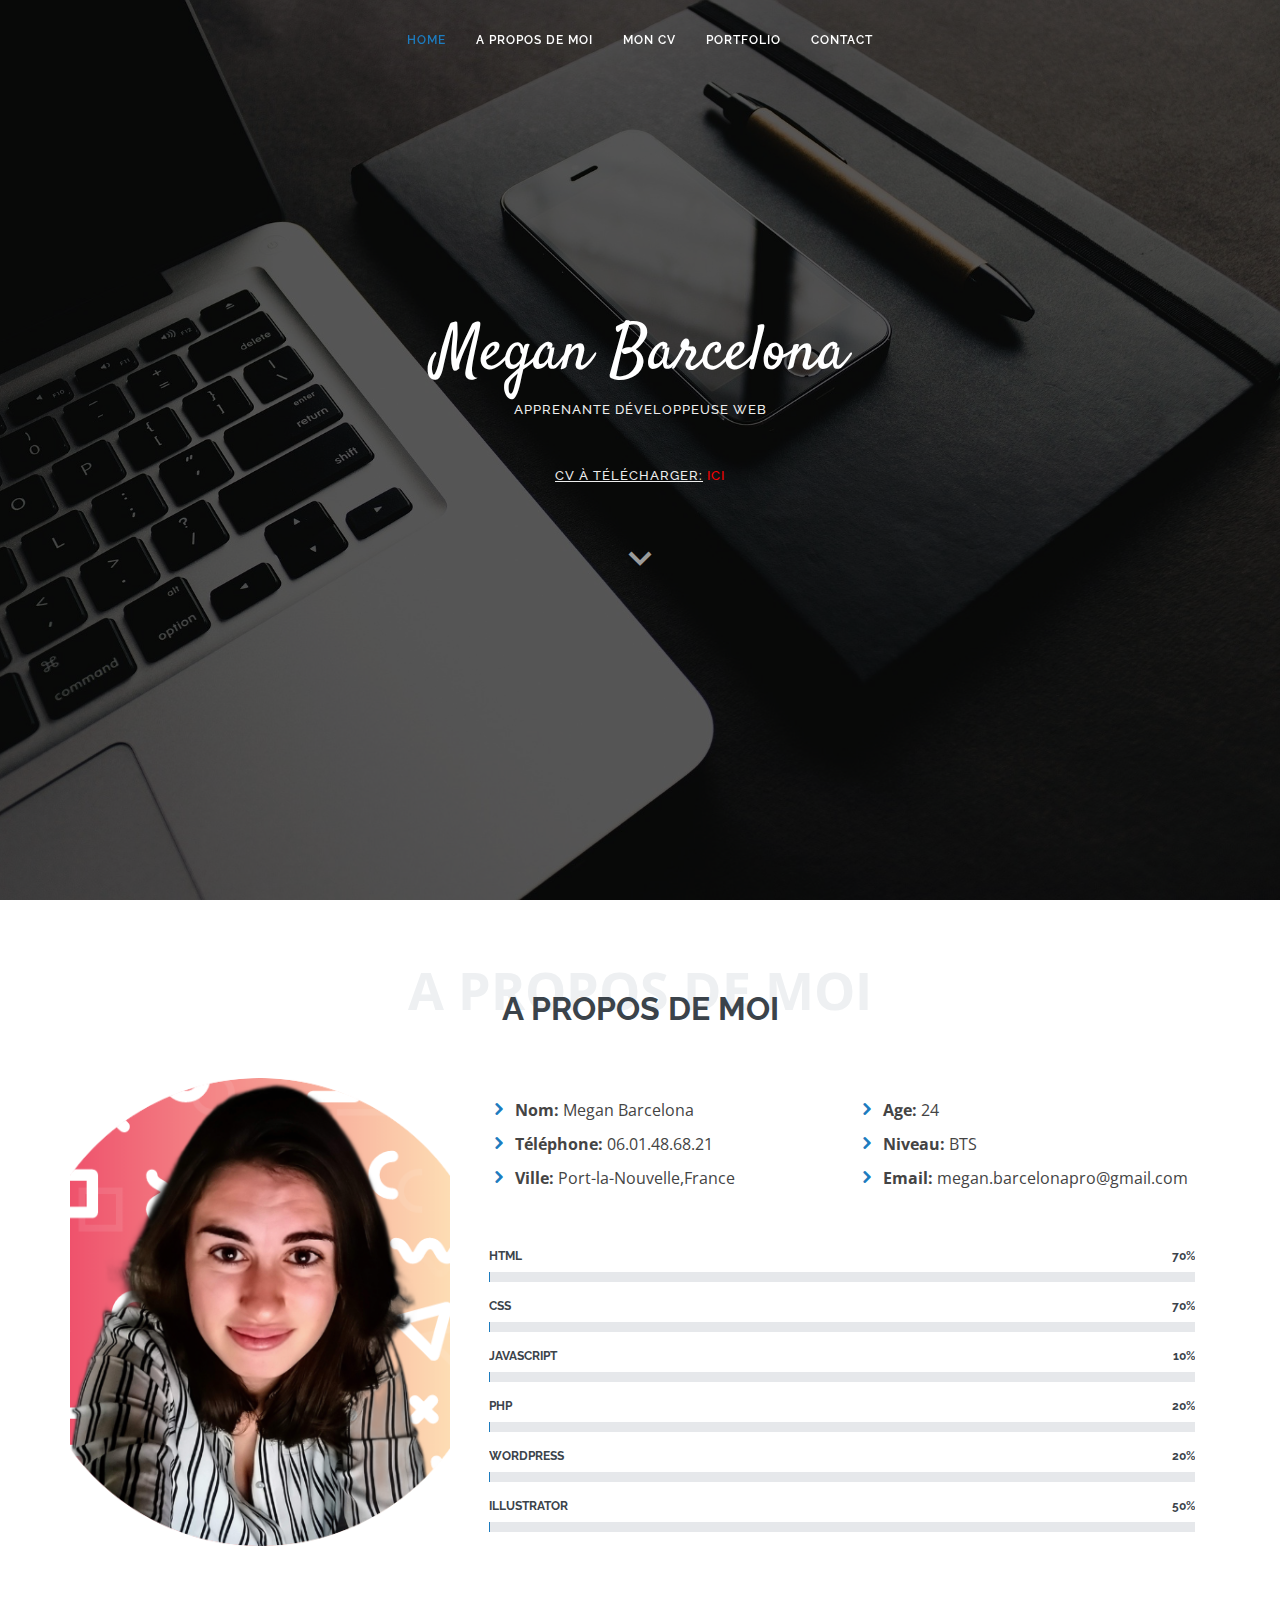
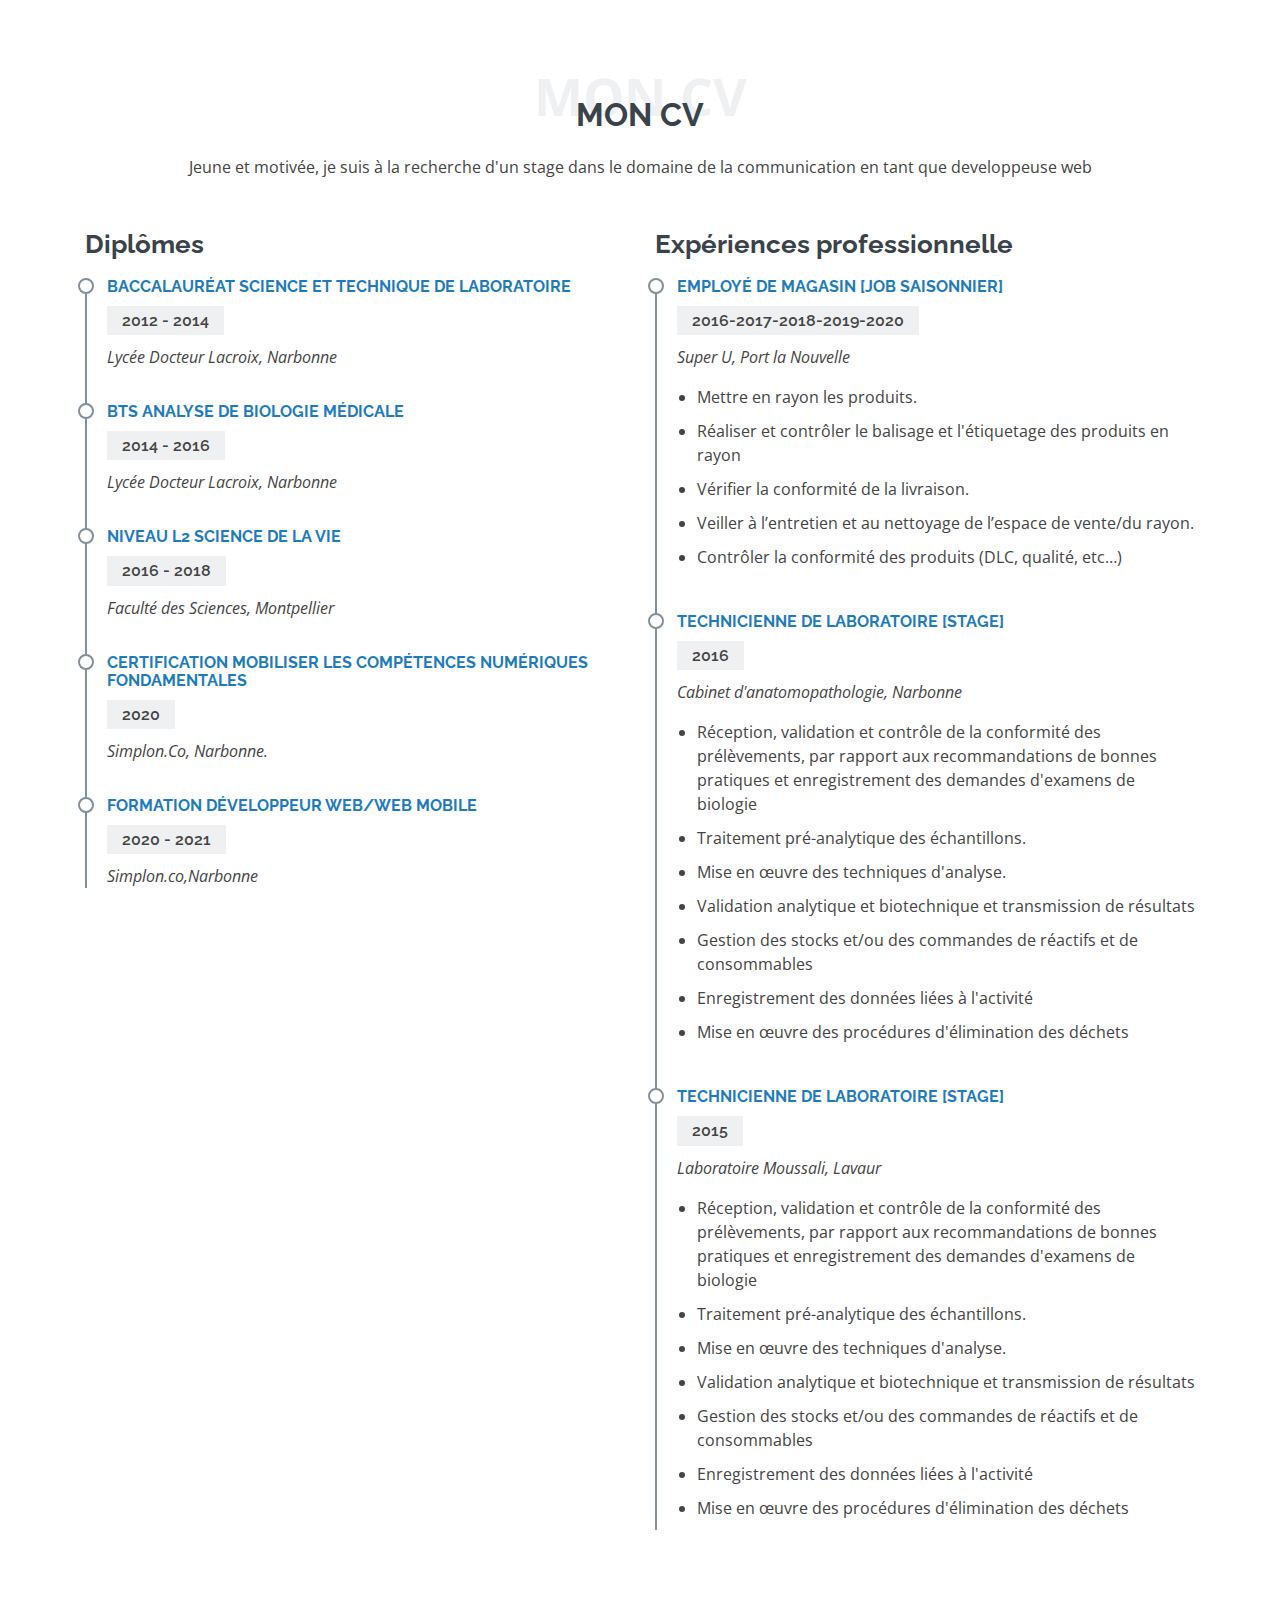
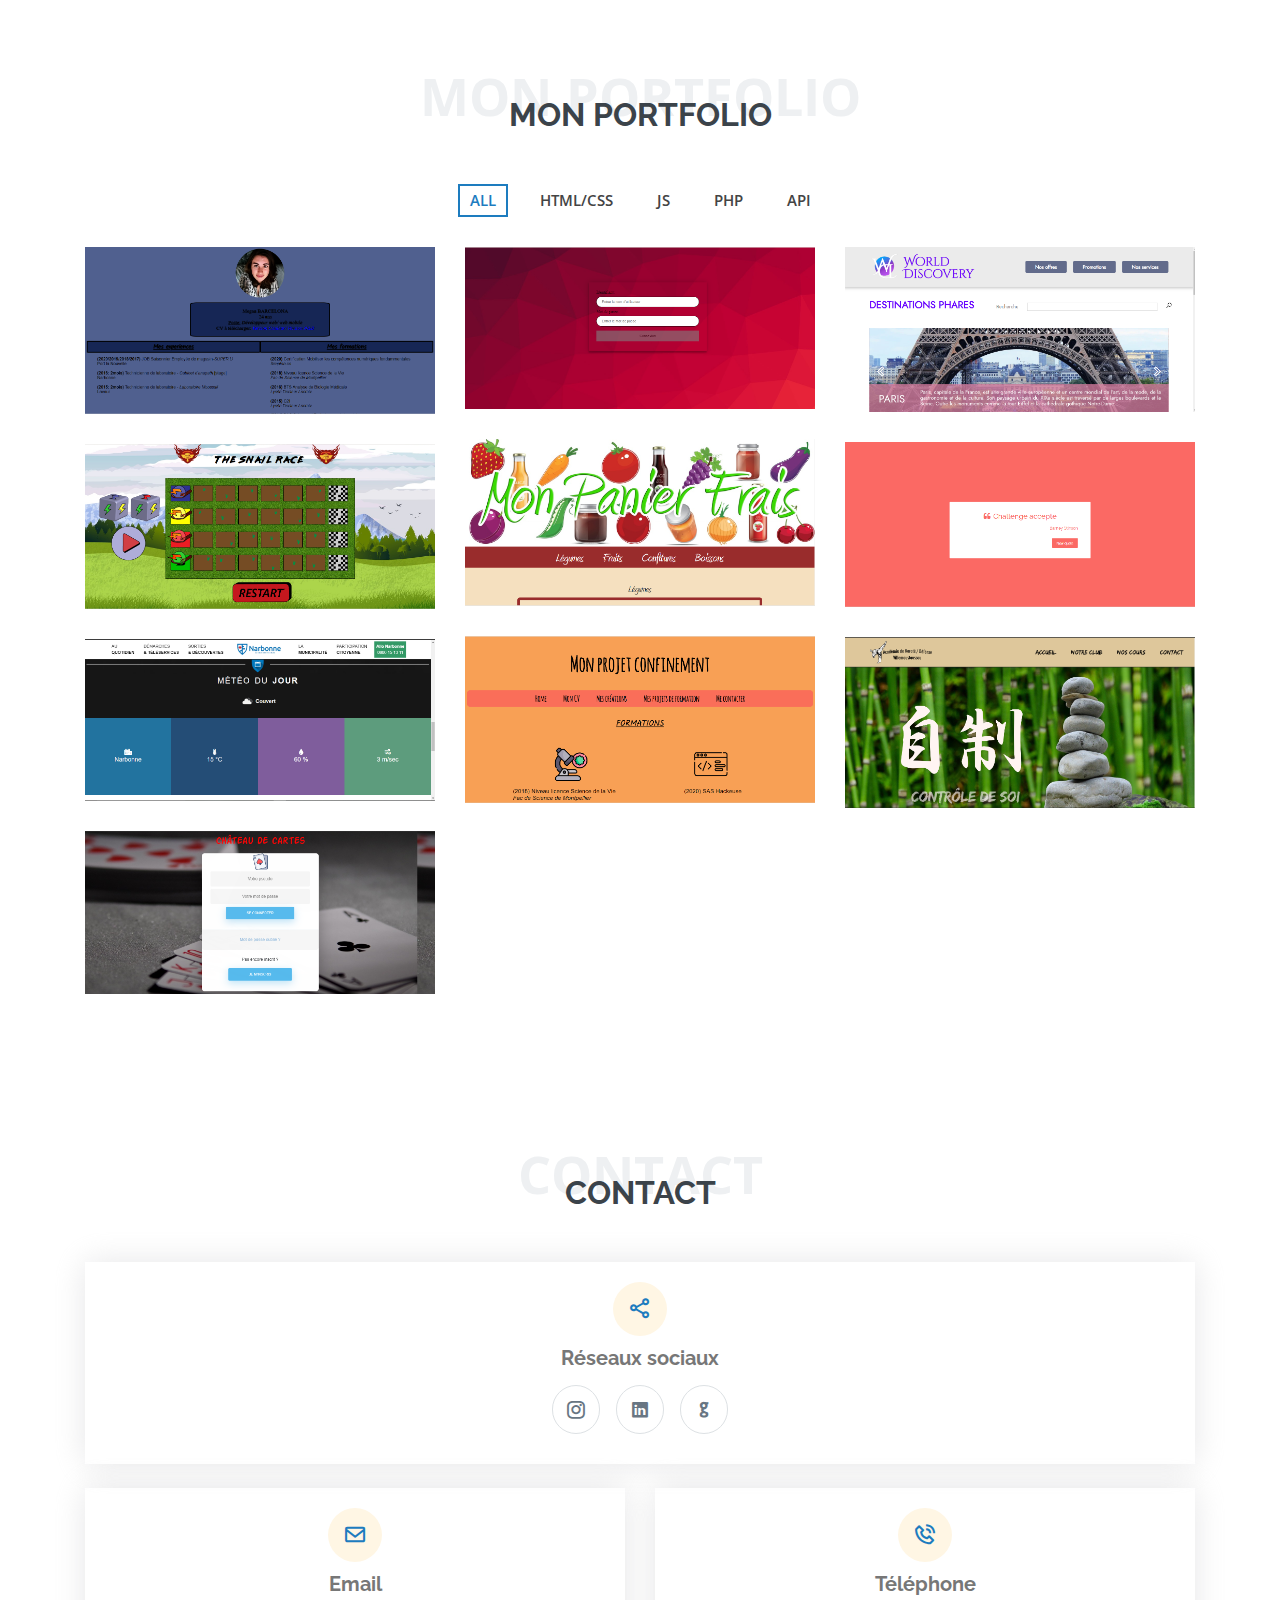
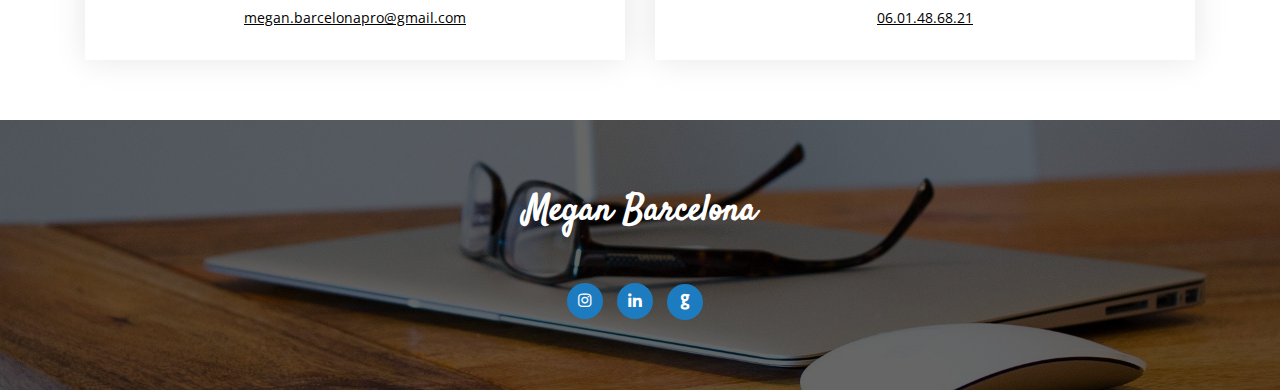
==== index.html @ 93b29ac7 "enlever dossier document" ====
<!DOCTYPE html>
<html lang="fr">

<head>
  <meta charset="utf-8">
  <meta content="width=device-width, initial-scale=1.0" name="viewport">
<!-- OG -->
  <meta property="og:title" content="Cv de Megan Barcelona" />
	<meta property="og:type" content="website" />
	<meta property="og:url" content="https://meganbarcelona-portfolio.go.yj.fr/"/>
	<meta property="og:image" content="https://meganbarcelona-portfolio.go.yj.fr/assets/img/profile-pic.png"/>
	<meta property="og:site_name" content="CV de Megan Barcelona" />
	<meta property="og:description" content="Je m'apelle Megan Barcelona et voici mon portfolio de developpeuse web."/>

  <link rel="apple-touch-icon" sizes="180x180" href="assets/img/favicon/apple-touch-icon.png">  
  <link rel="icon" type="image/png" sizes="32x32" href="assets/img/favicon/favicon-32x32.png">
  <link rel="icon" type="image/png" sizes="16x16" href="assets/img/favicon/favicon-16x16.png">
  <link rel="manifest" href="assets/img/favicon/site.webmanifest">

  <title>CV de Megan BARCELONA</title>
  <!-- Google Fonts -->
  <link href="https://fonts.googleapis.com/css?family=Open+Sans:300,300i,400,400i,600,600i,700,700i|Raleway:300,300i,400,400i,500,500i,600,600i,700,700i|Satisfy" rel="stylesheet">

  <!-- Vendor CSS Files -->
  <link href="assets/vendor/bootstrap/css/bootstrap.min.css" rel="stylesheet">
  <link href="assets/vendor/icofont/icofont.min.css" rel="stylesheet">
  <link href="assets/vendor/boxicons/css/boxicons.min.css" rel="stylesheet">
  <link href="assets/vendor/owl.carousel/assets/owl.carousel.min.css" rel="stylesheet">
  <link href="assets/vendor/venobox/venobox.css" rel="stylesheet">

  <link href="assets/css/style.css" rel="stylesheet">

</head>

<body>

  <!-- ======= Header ======= -->
  <header id="header" class="fixed-top  d-flex justify-content-center align-items-center header-transparent">

    <nav class="nav-menu d-none d-lg-block">
      <ul>
        <li class="active"><a href="index.html">Home</a></li>
        <li><a href="#about">A propos de moi</a></li>
        <li><a href="#resume">Mon CV</a></li>
        <li><a href="#portfolio">Portfolio</a></li>
        <li><a href="#contact">Contact</a></li>

      </ul>
    </nav><!-- .nav-menu -->

  </header><!-- End Header -->

  <!-- ======= Hero Section ======= -->
  <section id="hero">
    <div class="hero-container">
      <h1>Megan Barcelona</h1>
      <h2> Apprenante développeuse web</h2>
      <h2> <u>CV à télécharger:</u> <a class="link"href="assets/img/cv.pdf"target="blank"
           download="CV de Megan BARCELONA"><span class="ici">ICI</span></a> </h2>
      <a href="#about" class="btn-scroll scrollto" title="Scroll Down"><i class="bx bx-chevron-down"></i></a>
    </div>
  </section><!-- End Hero -->

  <main id="main">

    <!-- ======= About Me Section ======= -->
    <section id="about" class="about">
      <div class="container">

        <div class="section-title">
          <span>A propos de moi</span>
          <h2>A propos de moi</h2>

        </div>

        <div class="row">
          <div class="image col-lg-4 d-flex align-items-stretch justify-content-center justify-content-lg-start"></div>
          <div class="col-lg-8 d-flex flex-column align-items-stretch">
            <div class="content pl-lg-4 d-flex flex-column justify-content-center">
              <div class="row">
                <div class="col-lg-6">
                  <ul>
                    <li><i class="icofont-rounded-right"></i> <strong>Nom:</strong> Megan Barcelona</li>
                    <li><i class="icofont-rounded-right"></i> <strong>Téléphone:</strong> 06.01.48.68.21</li>
                    <li><i class="icofont-rounded-right"></i> <strong>Ville:</strong> Port-la-Nouvelle,France</li>
                  </ul>
                </div>
                <div class="col-lg-6">
                  <ul>
                    <li><i class="icofont-rounded-right"></i> <strong>Age:</strong> 24</li>
                    <li><i class="icofont-rounded-right"></i> <strong>Niveau:</strong> BTS</li>
                    <li><i class="icofont-rounded-right"></i> <strong>Email:</strong> megan.barcelonapro@gmail.com</li>
                  </ul>
                </div>
              </div>

            </div><!-- End .content-->

            <div class="skills-content pl-lg-4">
              <div class="progress">
                <span class="skill">HTML <i class="val">70%</i></span>
                <div class="progress-bar-wrap">
                  <div class="progress-bar" role="progressbar" aria-valuenow="70" aria-valuemin="0" aria-valuemax="100"></div>
                </div>
              </div>

              <div class="progress">
                <span class="skill">CSS <i class="val">70%</i></span>
                <div class="progress-bar-wrap">
                  <div class="progress-bar" role="progressbar" aria-valuenow="70" aria-valuemin="0" aria-valuemax="100"></div>
                </div>
              </div>

              <div class="progress">
                <span class="skill">JavaScript <i class="val">10%</i></span>
                <div class="progress-bar-wrap">
                  <div class="progress-bar" role="progressbar" aria-valuenow="10" aria-valuemin="0" aria-valuemax="100"></div>
                </div>
              </div>
              <div class="progress">
                <span class="skill">Php <i class="val">20%</i></span>
                <div class="progress-bar-wrap">
                  <div class="progress-bar" role="progressbar" aria-valuenow="20" aria-valuemin="0" aria-valuemax="100"></div>
                </div>
              </div>
              <div class="progress">
                <span class="skill">Wordpress <i class="val">20%</i></span>
                <div class="progress-bar-wrap">
                  <div class="progress-bar" role="progressbar" aria-valuenow="20" aria-valuemin="0" aria-valuemax="100"></div>
                </div>
              </div>

              <div class="progress">
                <span class="skill">Illustrator <i class="val">50%</i></span>
                <div class="progress-bar-wrap">
                  <div class="progress-bar" role="progressbar" aria-valuenow="50" aria-valuemin="0" aria-valuemax="100"></div>
                </div>
              </div>

            </div>

          </div>
        </div>

      </div>
    </section><!-- End About Me Section -->

    <!-- ======= CV section ======= -->
    <section id="resume" class="resume">
      <div class="container">

        <div class="section-title">
          <span>Mon CV</span>
          <h2>Mon CV</h2>
          <p>Jeune et motivée, je suis à la recherche d'un stage dans le domaine de la communication en tant que developpeuse web</p>
        </div>

        <div class="row">
          <div class="col-lg-6">

            <h3 class="resume-title">Diplômes</h3>
            <div class="resume-item">
              <h4>Baccalauréat Science et Technique de laboratoire </h4>
              <h5>2012 - 2014</h5>
              <p><em>Lycée Docteur Lacroix, Narbonne</em></p>

            </div>
            <div class="resume-item">
              <h4>BTS Analyse de Biologie Médicale</h4>
              <h5>2014 - 2016</h5>
              <p><em>Lycée Docteur Lacroix, Narbonne</em></p>

            </div>
            <div class="resume-item">
              <h4>Niveau L2 Science de la Vie</h4>
              <h5>2016 - 2018</h5>
              <p><em>Faculté des Sciences, Montpellier</em></p>

            </div>
            <div class="resume-item">
              <h4>Certification Mobiliser les compétences numériques fondamentales </h4>
              <h5>2020</h5>
              <p><em>Simplon.Co, Narbonne.</em></p>
            </div>

            <div class="resume-item">
              <h4>Formation Développeur web/web mobile</h4>
              <h5>2020 - 2021</h5>
              <p><em>Simplon.co,Narbonne</em></p>

            </div>
          </div>
          <div class="col-lg-6">
            <h3 class="resume-title">Expériences professionnelle</h3>
            <div class="resume-item">
              <h4>Employé de magasin [JOB Saisonnier]</h4>
              <h5>2016-2017-2018-2019-2020</h5>
              <p><em>Super U, Port la Nouvelle</em></p>
              <p>
              <ul>
                <li>Mettre en rayon les produits.</li>
                <li>Réaliser et contrôler le balisage et l'étiquetage des produits en rayon</li>
                <li>Vérifier la conformité de la livraison.</li>
                <li>Veiller à l’entretien et au nettoyage de l’espace de vente/du rayon.</li>
                <li>Contrôler la conformité des produits (DLC, qualité, etc…)</li>
              </ul>
              </p>
            </div>
            <div class="resume-item">
              <h4>Technicienne de laboratoire [stage]</h4>
              <h5>2016</h5>
              <p><em>Cabinet d'anatomopathologie, Narbonne</em></p>
              <p>
              <ul>
                <li>Réception, validation et contrôle de la conformité des prélèvements, par rapport aux recommandations de bonnes pratiques et enregistrement des demandes d'examens de biologie</li>
                <li>Traitement pré-analytique des échantillons.</li>
                <li>Mise en œuvre des techniques d'analyse.</li>
                <li>Validation analytique et biotechnique et transmission de résultats</li>
                <li>Gestion des stocks et/ou des commandes de réactifs et de consommables</li>
                <li>Enregistrement des données liées à l'activité</li>
                <li>Mise en œuvre des procédures d'élimination des déchets</li>
              </ul>
              </p>
            </div>
            <div class="resume-item">
              <h4>Technicienne de laboratoire [stage]</h4>
              <h5>2015</h5>
              <p><em>Laboratoire Moussali, Lavaur</em></p>
              <p>
              <ul>
                <li>Réception, validation et contrôle de la conformité des prélèvements, par rapport aux recommandations de bonnes pratiques et enregistrement des demandes d'examens de biologie</li>
                <li>Traitement pré-analytique des échantillons.</li>
                <li>Mise en œuvre des techniques d'analyse.</li>
                <li>Validation analytique et biotechnique et transmission de résultats</li>
                <li>Gestion des stocks et/ou des commandes de réactifs et de consommables</li>
                <li>Enregistrement des données liées à l'activité</li>
                <li>Mise en œuvre des procédures d'élimination des déchets</li>
              </ul>
              </p>
            </div>
          </div>
        </div>

      </div>
    </section><!-- End My Resume Section -->
    <!-- ======= My Portfolio Section ======= -->
   <section id="portfolio" class="portfolio">
    <div class="container">

      <div class="section-title">
        <span>Mon Portfolio</span>
        <h2>Mon Portfolio</h2>

      </div>

      <ul id="portfolio-flters" class="d-flex flex-wrap justify-content-center p-0">
        <li data-filter="*" class="filter-active">All</li>
        <li data-filter=".filter-app">HTML/CSS</li>
        <li data-filter=".filter-card">JS </li>
        <li data-filter=".filter-web">PHP</li>
        <!-- <li data-filter=".filter-wp">Wordpress</li> -->
        <li data-filter=".filter-api">API</li>
      </ul>

      <div class="row portfolio-container">

        <div class="col-lg-4 col-md-6 portfolio-item filter-app">
          <div class="portfolio-img"><img src="assets/img/portfolio/CV.png" class="img-fluid" alt="image cv bleu"></div>
          <div class="portfolio-info">
            <h4>Projet CV</h4>
            <p>1er projet en HTML/CSS uniquement</p>
            <a href="assets/img/portfolio/cv.png" data-gall="portfolioGallery" class="venobox preview-link" title="Afficher"><i class="bx bx-plus"></i></a>
            <a href="https://github.com/mllxmegan/cv_projet1" target="_blank" class="details-link" title="Lien du projet"><i class="bx bx-link"></i></a>
          </div>
        </div>

        <div class="col-lg-4 col-md-6 portfolio-item filter-web">
          <div class="portfolio-img"><img src="assets/img/portfolio/php.png" class="img-fluid" alt=""></div>
          <div class="portfolio-info">
            <h4>1er Projet formulaire PHP</h4>
            <p>Formulaire de connexion en PHP</p>
            <a href="assets/img/portfolio/php.png" data-gall="portfolioGallery" class="venobox preview-link" title="Afficher"><i class="bx bx-plus"></i></a>
            <a href="https://github.com/mllxmegan/form_php" target="_blank" class="details-link" title="Lien du projet"><i class="bx bx-link"></i></a>
          </div>
        </div>

        <div class="col-lg-4 col-md-6 portfolio-item filter-app">
          <div class="portfolio-img"><img src="assets/img/portfolio/escale.png" class="img-fluid" alt=""></div>
          <div class="portfolio-info">
            <h4>Projet escales</h4>
            <p> Projet de site de voyage</p>
            <a href="assets/img/portfolio/escale.png" data-gall="portfolioGallery" class="venobox preview-link" title="Afficher"><i class="bx bx-plus"></i></a>
            <a href="https://github.com/MaxouDEV/Escales" target="_blank" class="details-link" title="Lien du projet"><i class="bx bx-link"></i></a>
          </div>
        </div>

        <div class="col-lg-4 col-md-6 portfolio-item filter-card">
          <div class="portfolio-img"><img src="assets/img/portfolio/fruit_legume.png" class="img-fluid" alt="Afficher"></div>
          <div class="portfolio-info">
            <h4>Projet mon panier frais</h4>
            <p>Système de tri en JS</p>
            <a href="assets/img/portfolio/fruit_legume.png" data-gall="portfolioGallery" class="venobox preview-link" title="Afficher"><i class="bx bx-plus"></i></a>
            <a href="https://github.com/mllxmegan/fruits_legumes"target="_blank" class="details-link" title="Lien du projet"><i class="bx bx-link"></i></a>
          </div>
        </div>

        <div class="col-lg-4 col-md-6 portfolio-item filter-card">
          <div class="portfolio-img"><img src="assets/img/portfolio/quotesgenerator.png" class="img-fluid" alt=""></div>
          <div class="portfolio-info">
            <h4>Projet générateur de citations</h4>
            <p>Générateur de citations de Barney Stinson en JS</p>
            <a href="assets/img/portfolio/quotesgenerator.png" data-gall="portfolioGallery" class="venobox preview-link" title="Afficher"><i class="bx bx-plus"></i></a>
            <a href="https://github.com/mllxmegan/generateur_de_citations" target="_blank" class="details-link" title="Lien du projet"><i class="bx bx-link"></i></a>
          </div>
        </div>

        <div class="col-lg-4 col-md-6 portfolio-item filter-card">
          <div class="portfolio-img"><img src="assets/img/portfolio/snail.png" class="img-fluid" alt=""></div>
          <div class="portfolio-info">
            <h4>Jeu de l'escargot</h4>
            <p>Jeux de plateau en JS</p>
            <a href="assets/img/posrtfolio/snail.png" data-gall="portfolioGallery" class="venobox preview-link" title="Afficher"><i class="bx bx-plus"></i></a>
            <a href="https://github.com/mllxmegan/Snail_race" target="_blank" class="details-link" title="Lien du projet"><i class="bx bx-link"></i></a>
          </div>
        </div>


        <div class="col-lg-4 col-md-6 portfolio-item filter-app">
          <div class="portfolio-img"><img src="assets/img/portfolio/projet_confinement.png" class="img-fluid" alt=""></div>
          <div class="portfolio-info">
            <h4> 1er Projet Portfolio</h4>
            <p>Portfolio</p>
            <a href="assets/img/portfolio/projet_confinement.png" data-gall="portfolioGallery" class="venobox preview-link" title="Afficher"><i class="bx bx-plus"></i></a>
            <a href="https://github.com/mllxmegan/projet_hackeuse" target="_blank" class="details-link" title="Lien du projet"><i class="bx bx-link"></i></a>
          </div>
        </div>
      

      <div class="col-lg-4 col-md-6 portfolio-item filter-app">
        <div class="portfolio-img"><img src="assets/img/portfolio/karate.png" class="img-fluid" alt="image du site de karate"></div>
        <div class="portfolio-info">
          <h4>Projet site de club de karaté</h4>
          <p> Projet Pédagogique sur la création d'un <br> site web pour une association de karaté</p>
          <a href="assets/img/portfolio/karate.png" data-gall="portfolioGallery" class="venobox preview-link" title="Afficher"><i class="bx bx-plus"></i></a>
          <a href="https://karate-villemoustaussou.fr" target="_blank" class="details-link" title="Lien du projet"><i class="bx bx-link"></i></a>
        </div>
      </div>

      <div class="col-lg-4 col-md-6 portfolio-item filter-api">
        <div class="portfolio-img"><img src="assets/img/portfolio/api.png" class="img-fluid" alt="image du site wordpress"></div>
        <div class="portfolio-info">
          <h4>Projet intégration d'une API météo et une API map</h4>
          <p> Projet de reproduction du site de la mairie <br>de Narbonne en y intégrant une API météo <br>et une API map indiquant nos lieux favoris</p>
          <a href="assets/img/portfolio/api.png" data-gall="portfolioGallery" class="venobox preview-link" title="Afficher"><i class="bx bx-plus"></i></a>
          <a href="assets/img/portfolio/map.png" data-gall="portfolioGallery" class="venobox preview-link" title="Afficher"><i class="bx bx-plus"></i></a>
          <a href="https://github.com/mllxmegan/Map_meteo_api" target="_blank" class="details-link" title="Lien du projet"><i class="bx bx-link"></i></a>
        </div>
      </div>

      <div class="col-lg-4 col-md-6 portfolio-item filter-web">
        <div class="portfolio-img"><img src="assets/img/portfolio/php2.png" class="img-fluid" alt="formulaire de connexion comportant en arrière plan des cartes"></div>
        <div class="portfolio-info">
          <h4>Projet Espace membre</h4>
          <p>Formulaire d'inscription et connexion <br> amenant à un espace de gestion des inscriptions</p>
          <a href="assets/img/portfolio/php2.png" data-gall="portfolioGallery" class="venobox preview-link" title="Afficher"><i class="bx bx-plus"></i></a>
          <a href="https://github.com/mllxmegan/Gestion_des_inscriptions" target="_blank" class="details-link" title="Lien du projet"><i class="bx bx-link"></i></a>
        </div>
      </div>

      </div>
    </div>
  </section>
  <!--  End My Portfolio Section -->
    <!-- ======= Contact Me Section ======= -->
    <section id="contact" class="contact">
      <div class="container">

        <div class="section-title">
          <span>Contact</span>
          <h2>Contact</h2>

        </div>

        <div class="row">

          <div class="col-lg-12">

            <div class="row">
              <div class="col-md-12">
                <div class="info-box">
                  <i class="bx bx-share-alt"></i>
                  <h3>Réseaux sociaux</h3>
                  <div class="social-links">
                    <!-- <a href="#" class="twitter"><i class="icofont-twitter"></i></a>
                    <a href="#" class="facebook"><i class="icofont-facebook"></i></a> -->
                    <a href="https://www.instagram.com/flatworld_design/" class="instagram" target="blank"><i class="icofont-instagram"></i></a>
                    <a href="https://www.linkedin.com/in/megan-barcelona/" class="linkedin" target="blank"><i class="icofont-linkedin"></i></a>
                    <a href="https://github.com/mllxmegan" class="github" target="blank"><i class="icofont-github"></i></a>

                  </div>
                </div>
              </div>
              <div class="col-md-6">
                <div class="info-box mt-4">
                  <i class="bx bx-envelope"></i>
                  <h3>Email</h3>
                  <a href="mailto:megan.barcelonapro@gmail.com" class="a_tel"><p><u>megan.barcelonapro@gmail.com</u></p></a>
                </div>
              </div>
              <div class="col-md-6">
                <div class="info-box mt-4">
                  <i class="bx bx-phone-call"></i>
                  <h3>Téléphone</h3>
                  <a class ="a_tel" href="tel:+33601486821"><p><u>06.01.48.68.21</u></p></a>
                </div>
              </div>
            </div>
          </div>
        </div>

      </div>
    </section><!-- End Contact Me Section -->

  </main><!-- End #main -->

  <!-- ======= Footer ======= -->
  <footer id="footer">
    <div class="container">
      <h3>Megan Barcelona</h3>

      <div class="social-links">
        <!-- <a href="#" class="twitter"><i class="bx bxl-twitter"></i></a>
        <a href="#" class="facebook"><i class="bx bxl-facebook"></i></a> -->
        <a href="https://www.instagram.com/flatworld_design/" class="instagram" target="blank"><i class="bx bxl-instagram"></i></a>
        <a href="https://www.linkedin.com/in/megan-barcelona/" class="linkedin" target="blank"><i class="bx bxl-linkedin"></i></a>
        <a href="https://github.com/mllxmegan" class="github" target="blank"><i class="icofont-github"></i></a>
      </div>

    </div>
  </footer><!-- End Footer -->

  <a href="#" class="back-to-top"><i class="icofont-simple-up"></i></a>

  <!-- Vendor JS Files -->
  <script src="assets/vendor/jquery/jquery.min.js"></script>
  <script src="assets/vendor/bootstrap/js/bootstrap.bundle.min.js"></script>
  <script src="assets/vendor/jquery.easing/jquery.easing.min.js"></script>
  <script src="assets/vendor/php-email-form/validate.js"></script>
  <script src="assets/vendor/waypoints/jquery.waypoints.min.js"></script>
  <script src="assets/vendor/counterup/counterup.min.js"></script>
  <script src="assets/vendor/owl.carousel/owl.carousel.min.js"></script>
  <script src="assets/vendor/isotope-layout/isotope.pkgd.min.js"></script>
  <script src="assets/vendor/venobox/venobox.min.js"></script>

  <!-- Template Main JS File -->
  <script src="assets/js/main.js"></script>

</body>

</html>
---- assets/vendor/venobox/venobox.css ----
/* ------ venobox.css --------*/
.vbox-overlay *, .vbox-overlay *:before, .vbox-overlay *:after{
    -webkit-backface-visibility: hidden;
    -webkit-box-sizing:border-box;
    -moz-box-sizing:border-box;
    box-sizing:border-box;
}
.vbox-overlay * { 
    -webkit-backface-visibility: visible;
    backface-visibility: visible;
}
.vbox-overlay{
    display: -webkit-flex;
    display: flex;
    -webkit-flex-direction: column;
    flex-direction: column;
    -webkit-justify-content: center;
    justify-content: center;
    -webkit-align-items: center;
    align-items: center;
    position: fixed;
    left: 0;
    top: 0;
    bottom: 0;
    right: 0;
    z-index: 999999;
}

/* ----- navigation ----- */
.vbox-title{
    width: 100%;
    height: 40px;
    float: left;
    text-align: center;
    line-height: 28px;
    font-size: 12px;
    padding: 6px 50px;
    overflow: hidden;
    position: fixed;
    display: none;
    left: 0;
    z-index: 89;
}
.vbox-close{
    cursor: pointer;
    position: fixed;
    top: -1px;
    right: 0;
    width: 50px;
    height: 40px;
    padding: 6px;
    display: block;
    background-position:10px center;
    overflow: hidden;
    font-size: 24px;
    line-height: 1;
    text-align: center;
    z-index: 99;
}
.vbox-left{
    cursor: pointer;
    position: fixed;
    left: 0;
    height: 40px;
    overflow: hidden;
    line-height: 28px;
    font-size: 12px;
    z-index: 99;
    display: flex;
    align-items:center;
}
.vbox-num{
    display: inline-block;
    margin: 6px 0 6px 15px;
}
/* ----- Social share ----- */
.vbox-share{
    line-height: 28px;
    font-size: 12px;
    overflow: hidden;
    position: fixed;
    left: 0;
    z-index: 98;
    display: flex;
    align-items:center;
    justify-content: center;
    width: 100%;
    text-align: center;
}
.vbox-share svg{
    max-height: 28px;
    width: 28px;
    z-index: 10;
    margin-left: 12px;
    margin-top: 6px;
    margin-bottom: 6px;
    vertical-align: middle;
}


/* ----- navigation ARROWS ----- */
.vbox-next, .vbox-prev{
    position: fixed;
    top: 50%;
    margin-top: -15px;
    overflow: hidden;
    cursor: pointer;
    display: block;
    width: 45px;
    height: 45px;
    z-index: 99;
}
.vbox-next span, .vbox-prev span{
    position: relative;
    width: 20px;
    height: 20px;
    border: 2px solid transparent;
    border-top-color: #B6B6B6;
    border-right-color: #B6B6B6;
    text-indent: -100px;
    position: absolute;
    top: 8px;
    display: block;
}
.vbox-prev{
    left: 15px;
}
.vbox-next{
    right: 15px;
}
.vbox-prev span{
    left: 10px;
    -ms-transform: rotate(-135deg);
    -webkit-transform: rotate(-135deg);
    transform: rotate(-135deg);
}
.vbox-next span{
    -ms-transform: rotate(45deg);
    -webkit-transform: rotate(45deg);
    transform: rotate(45deg);
    right: 10px;
}
/* ------- inline window ------ */
.vbox-inline{
    width: 420px;
    height: 315px;
    height: 70vh;
    padding: 10px;
    background: #fff;
    margin: 0 auto;
    overflow: auto;
    text-align: left;
}
/* ------- Video & iFrames window ------ */
.venoframe{
    max-width: 100%;
    width: 100%;
    border: none;
    width: 100%;
    height: 260px;
    height: 70vh;
}
.venoframe.vbvid{
    height: 260px;
}
@media (min-width: 768px) {
    .venoframe, .vbox-inline{
        width: 90%;
        height: 360px;
        height: 70vh;
    }
    .venoframe.vbvid{
        width: 640px;
        height: 360px;
    }
}
@media (min-width: 992px) {
    .venoframe, .vbox-inline{
        max-width: 1200px;
        width: 80%;
        height: 540px;
        height: 70vh;
    }
    .venoframe.vbvid{
        width: 960px;
        height: 540px;
    }
}
/* 
Please do NOT edit this part! 
or at least read this note: http://i.imgur.com/7C0ws9e.gif
*/
.vbox-open{
    overflow: hidden;
}
.vbox-container{
    position: absolute;
    left: 0;
    right: 0;
    top: 0;
    bottom: 0;
    overflow-x: hidden;
    overflow-y: scroll;
    overflow-scrolling: touch;
    -webkit-overflow-scrolling: touch;
    z-index: 20;
    max-height: 100%;

}

.vbox-content{
    text-align: center;
    float: left;
    width: 100%;
    position: relative;
    overflow: hidden;
    padding: 20px 4%;
}
.vbox-container img{
    max-width: 100%;
    height: auto;
}
.vbox-figlio{
    box-shadow: 0 0 12px rgba(0,0,0,0.19), 0 6px 6px rgba(0,0,0,0.23);
    max-width: 100%;
    text-align: initial;
}
img.vbox-figlio{
    -webkit-user-select: none;
-khtml-user-select: none;
-moz-user-select: none;
-o-user-select: none;
user-select: none;
}
.vbox-content.swipe-left{
    margin-left: -200px !important;
}
.vbox-content.swipe-right{
    margin-left: 200px !important;
}
.vbox-animated{
    webkit-transition: margin 300ms ease-out;
    transition: margin 300ms ease-out;
}

/* ---------- preloader ----------
 * SPINKIT 
 * http://tobiasahlin.com/spinkit/
-------------------------------- */
.sk-double-bounce,.sk-rotating-plane{width:40px;height:40px;margin:40px auto}.sk-rotating-plane{background-color:#333;-webkit-animation:sk-rotatePlane 1.2s infinite ease-in-out;animation:sk-rotatePlane 1.2s infinite ease-in-out}@-webkit-keyframes sk-rotatePlane{0%{-webkit-transform:perspective(120px) rotateX(0) rotateY(0);transform:perspective(120px) rotateX(0) rotateY(0)}50%{-webkit-transform:perspective(120px) rotateX(-180.1deg) rotateY(0);transform:perspective(120px) rotateX(-180.1deg) rotateY(0)}100%{-webkit-transform:perspective(120px) rotateX(-180deg) rotateY(-179.9deg);transform:perspective(120px) rotateX(-180deg) rotateY(-179.9deg)}}@keyframes sk-rotatePlane{0%{-webkit-transform:perspective(120px) rotateX(0) rotateY(0);transform:perspective(120px) rotateX(0) rotateY(0)}50%{-webkit-transform:perspective(120px) rotateX(-180.1deg) rotateY(0);transform:perspective(120px) rotateX(-180.1deg) rotateY(0)}100%{-webkit-transform:perspective(120px) rotateX(-180deg) rotateY(-179.9deg);transform:perspective(120px) rotateX(-180deg) rotateY(-179.9deg)}}.sk-double-bounce{position:relative}.sk-double-bounce .sk-child{width:100%;height:100%;border-radius:50%;background-color:#333;opacity:.6;position:absolute;top:0;left:0;-webkit-animation:sk-doubleBounce 2s infinite ease-in-out;animation:sk-doubleBounce 2s infinite ease-in-out}.sk-chasing-dots .sk-child,.sk-spinner-pulse,.sk-three-bounce .sk-child{background-color:#333;border-radius:100%}.sk-double-bounce .sk-double-bounce2{-webkit-animation-delay:-1s;animation-delay:-1s}@-webkit-keyframes sk-doubleBounce{0%,100%{-webkit-transform:scale(0);transform:scale(0)}50%{-webkit-transform:scale(1);transform:scale(1)}}@keyframes sk-doubleBounce{0%,100%{-webkit-transform:scale(0);transform:scale(0)}50%{-webkit-transform:scale(1);transform:scale(1)}}.sk-wave{margin:40px auto;width:50px;height:40px;text-align:center;font-size:10px}.sk-wave .sk-rect{background-color:#333;height:100%;width:6px;display:inline-block;-webkit-animation:sk-waveStretchDelay 1.2s infinite ease-in-out;animation:sk-waveStretchDelay 1.2s infinite ease-in-out}.sk-wave .sk-rect1{-webkit-animation-delay:-1.2s;animation-delay:-1.2s}.sk-wave .sk-rect2{-webkit-animation-delay:-1.1s;animation-delay:-1.1s}.sk-wave .sk-rect3{-webkit-animation-delay:-1s;animation-delay:-1s}.sk-wave .sk-rect4{-webkit-animation-delay:-.9s;animation-delay:-.9s}.sk-wave .sk-rect5{-webkit-animation-delay:-.8s;animation-delay:-.8s}@-webkit-keyframes sk-waveStretchDelay{0%,100%,40%{-webkit-transform:scaleY(.4);transform:scaleY(.4)}20%{-webkit-transform:scaleY(1);transform:scaleY(1)}}@keyframes sk-waveStretchDelay{0%,100%,40%{-webkit-transform:scaleY(.4);transform:scaleY(.4)}20%{-webkit-transform:scaleY(1);transform:scaleY(1)}}.sk-wandering-cubes{margin:40px auto;width:40px;height:40px;position:relative}.sk-wandering-cubes .sk-cube{background-color:#333;width:10px;height:10px;position:absolute;top:0;left:0;-webkit-animation:sk-wanderingCube 1.8s ease-in-out -1.8s infinite both;animation:sk-wanderingCube 1.8s ease-in-out -1.8s infinite both}.sk-chasing-dots,.sk-spinner-pulse{width:40px;height:40px;margin:40px auto}.sk-wandering-cubes .sk-cube2{-webkit-animation-delay:-.9s;animation-delay:-.9s}@-webkit-keyframes sk-wanderingCube{0%{-webkit-transform:rotate(0);transform:rotate(0)}25%{-webkit-transform:translateX(30px) rotate(-90deg) scale(.5);transform:translateX(30px) rotate(-90deg) scale(.5)}50%{-webkit-transform:translateX(30px) translateY(30px) rotate(-179deg);transform:translateX(30px) translateY(30px) rotate(-179deg)}50.1%{-webkit-transform:translateX(30px) translateY(30px) rotate(-180deg);transform:translateX(30px) translateY(30px) rotate(-180deg)}75%{-webkit-transform:translateX(0) translateY(30px) rotate(-270deg) scale(.5);transform:translateX(0) translateY(30px) rotate(-270deg) scale(.5)}100%{-webkit-transform:rotate(-360deg);transform:rotate(-360deg)}}@keyframes sk-wanderingCube{0%{-webkit-transform:rotate(0);transform:rotate(0)}25%{-webkit-transform:translateX(30px) rotate(-90deg) scale(.5);transform:translateX(30px) rotate(-90deg) scale(.5)}50%{-webkit-transform:translateX(30px) translateY(30px) rotate(-179deg);transform:translateX(30px) translateY(30px) rotate(-179deg)}50.1%{-webkit-transform:translateX(30px) translateY(30px) rotate(-180deg);transform:translateX(30px) translateY(30px) rotate(-180deg)}75%{-webkit-transform:translateX(0) translateY(30px) rotate(-270deg) scale(.5);transform:translateX(0) translateY(30px) rotate(-270deg) scale(.5)}100%{-webkit-transform:rotate(-360deg);transform:rotate(-360deg)}}.sk-spinner-pulse{-webkit-animation:sk-pulseScaleOut 1s infinite ease-in-out;animation:sk-pulseScaleOut 1s infinite ease-in-out}@-webkit-keyframes sk-pulseScaleOut{0%{-webkit-transform:scale(0);transform:scale(0)}100%{-webkit-transform:scale(1);transform:scale(1);opacity:0}}@keyframes sk-pulseScaleOut{0%{-webkit-transform:scale(0);transform:scale(0)}100%{-webkit-transform:scale(1);transform:scale(1);opacity:0}}.sk-chasing-dots{position:relative;text-align:center;-webkit-animation:sk-chasingDotsRotate 2s infinite linear;animation:sk-chasingDotsRotate 2s infinite linear}.sk-chasing-dots .sk-child{width:60%;height:60%;display:inline-block;position:absolute;top:0;-webkit-animation:sk-chasingDotsBounce 2s infinite ease-in-out;animation:sk-chasingDotsBounce 2s infinite ease-in-out}.sk-chasing-dots .sk-dot2{top:auto;bottom:0;-webkit-animation-delay:-1s;animation-delay:-1s}@-webkit-keyframes sk-chasingDotsRotate{100%{-webkit-transform:rotate(360deg);transform:rotate(360deg)}}@keyframes sk-chasingDotsRotate{100%{-webkit-transform:rotate(360deg);transform:rotate(360deg)}}@-webkit-keyframes sk-chasingDotsBounce{0%,100%{-webkit-transform:scale(0);transform:scale(0)}50%{-webkit-transform:scale(1);transform:scale(1)}}@keyframes sk-chasingDotsBounce{0%,100%{-webkit-transform:scale(0);transform:scale(0)}50%{-webkit-transform:scale(1);transform:scale(1)}}.sk-three-bounce{margin:40px auto;width:80px;text-align:center}.sk-three-bounce .sk-child{width:20px;height:20px;display:inline-block;-webkit-animation:sk-three-bounce 1.4s ease-in-out 0s infinite both;animation:sk-three-bounce 1.4s ease-in-out 0s infinite both}.sk-circle .sk-child:before,.sk-fading-circle .sk-circle:before{display:block;border-radius:100%;content:'';background-color:#333}.sk-three-bounce .sk-bounce1{-webkit-animation-delay:-.32s;animation-delay:-.32s}.sk-three-bounce .sk-bounce2{-webkit-animation-delay:-.16s;animation-delay:-.16s}@-webkit-keyframes sk-three-bounce{0%,100%,80%{-webkit-transform:scale(0);transform:scale(0)}40%{-webkit-transform:scale(1);transform:scale(1)}}@keyframes sk-three-bounce{0%,100%,80%{-webkit-transform:scale(0);transform:scale(0)}40%{-webkit-transform:scale(1);transform:scale(1)}}.sk-circle{margin:40px auto;width:40px;height:40px;position:relative}.sk-circle .sk-child{width:100%;height:100%;position:absolute;left:0;top:0}.sk-circle .sk-child:before{margin:0 auto;width:15%;height:15%;-webkit-animation:sk-circleBounceDelay 1.2s infinite ease-in-out both;animation:sk-circleBounceDelay 1.2s infinite ease-in-out both}.sk-circle .sk-circle2{-webkit-transform:rotate(30deg);-ms-transform:rotate(30deg);transform:rotate(30deg)}.sk-circle .sk-circle3{-webkit-transform:rotate(60deg);-ms-transform:rotate(60deg);transform:rotate(60deg)}.sk-circle .sk-circle4{-webkit-transform:rotate(90deg);-ms-transform:rotate(90deg);transform:rotate(90deg)}.sk-circle .sk-circle5{-webkit-transform:rotate(120deg);-ms-transform:rotate(120deg);transform:rotate(120deg)}.sk-circle .sk-circle6{-webkit-transform:rotate(150deg);-ms-transform:rotate(150deg);transform:rotate(150deg)}.sk-circle .sk-circle7{-webkit-transform:rotate(180deg);-ms-transform:rotate(180deg);transform:rotate(180deg)}.sk-circle .sk-circle8{-webkit-transform:rotate(210deg);-ms-transform:rotate(210deg);transform:rotate(210deg)}.sk-circle .sk-circle9{-webkit-transform:rotate(240deg);-ms-transform:rotate(240deg);transform:rotate(240deg)}.sk-circle .sk-circle10{-webkit-transform:rotate(270deg);-ms-transform:rotate(270deg);transform:rotate(270deg)}.sk-circle .sk-circle11{-webkit-transform:rotate(300deg);-ms-transform:rotate(300deg);transform:rotate(300deg)}.sk-circle .sk-circle12{-webkit-transform:rotate(330deg);-ms-transform:rotate(330deg);transform:rotate(330deg)}.sk-circle .sk-circle2:before{-webkit-animation-delay:-1.1s;animation-delay:-1.1s}.sk-circle .sk-circle3:before{-webkit-animation-delay:-1s;animation-delay:-1s}.sk-circle .sk-circle4:before{-webkit-animation-delay:-.9s;animation-delay:-.9s}.sk-circle .sk-circle5:before{-webkit-animation-delay:-.8s;animation-delay:-.8s}.sk-circle .sk-circle6:before{-webkit-animation-delay:-.7s;animation-delay:-.7s}.sk-circle .sk-circle7:before{-webkit-animation-delay:-.6s;animation-delay:-.6s}.sk-circle .sk-circle8:before{-webkit-animation-delay:-.5s;animation-delay:-.5s}.sk-circle .sk-circle9:before{-webkit-animation-delay:-.4s;animation-delay:-.4s}.sk-circle .sk-circle10:before{-webkit-animation-delay:-.3s;animation-delay:-.3s}.sk-circle .sk-circle11:before{-webkit-animation-delay:-.2s;animation-delay:-.2s}.sk-circle .sk-circle12:before{-webkit-animation-delay:-.1s;animation-delay:-.1s}@-webkit-keyframes sk-circleBounceDelay{0%,100%,80%{-webkit-transform:scale(0);transform:scale(0)}40%{-webkit-transform:scale(1);transform:scale(1)}}@keyframes sk-circleBounceDelay{0%,100%,80%{-webkit-transform:scale(0);transform:scale(0)}40%{-webkit-transform:scale(1);transform:scale(1)}}.sk-cube-grid{width:40px;height:40px;margin:40px auto}.sk-cube-grid .sk-cube{width:33.33%;height:33.33%;background-color:#333;float:left;-webkit-animation:sk-cubeGridScaleDelay 1.3s infinite ease-in-out;animation:sk-cubeGridScaleDelay 1.3s infinite ease-in-out}.sk-cube-grid .sk-cube1{-webkit-animation-delay:.2s;animation-delay:.2s}.sk-cube-grid .sk-cube2{-webkit-animation-delay:.3s;animation-delay:.3s}.sk-cube-grid .sk-cube3{-webkit-animation-delay:.4s;animation-delay:.4s}.sk-cube-grid .sk-cube4{-webkit-animation-delay:.1s;animation-delay:.1s}.sk-cube-grid .sk-cube5{-webkit-animation-delay:.2s;animation-delay:.2s}.sk-cube-grid .sk-cube6{-webkit-animation-delay:.3s;animation-delay:.3s}.sk-cube-grid .sk-cube7{-webkit-animation-delay:0ms;animation-delay:0ms}.sk-cube-grid .sk-cube8{-webkit-animation-delay:.1s;animation-delay:.1s}.sk-cube-grid .sk-cube9{-webkit-animation-delay:.2s;animation-delay:.2s}@-webkit-keyframes sk-cubeGridScaleDelay{0%,100%,70%{-webkit-transform:scale3D(1,1,1);transform:scale3D(1,1,1)}35%{-webkit-transform:scale3D(0,0,1);transform:scale3D(0,0,1)}}@keyframes sk-cubeGridScaleDelay{0%,100%,70%{-webkit-transform:scale3D(1,1,1);transform:scale3D(1,1,1)}35%{-webkit-transform:scale3D(0,0,1);transform:scale3D(0,0,1)}}.sk-fading-circle{margin:40px auto;width:40px;height:40px;position:relative}.sk-fading-circle .sk-circle{width:100%;height:100%;position:absolute;left:0;top:0}.sk-fading-circle .sk-circle:before{margin:0 auto;width:15%;height:15%;-webkit-animation:sk-circleFadeDelay 1.2s infinite ease-in-out both;animation:sk-circleFadeDelay 1.2s infinite ease-in-out both}.sk-fading-circle .sk-circle2{-webkit-transform:rotate(30deg);-ms-transform:rotate(30deg);transform:rotate(30deg)}.sk-fading-circle .sk-circle3{-webkit-transform:rotate(60deg);-ms-transform:rotate(60deg);transform:rotate(60deg)}.sk-fading-circle .sk-circle4{-webkit-transform:rotate(90deg);-ms-transform:rotate(90deg);transform:rotate(90deg)}.sk-fading-circle .sk-circle5{-webkit-transform:rotate(120deg);-ms-transform:rotate(120deg);transform:rotate(120deg)}.sk-fading-circle .sk-circle6{-webkit-transform:rotate(150deg);-ms-transform:rotate(150deg);transform:rotate(150deg)}.sk-fading-circle .sk-circle7{-webkit-transform:rotate(180deg);-ms-transform:rotate(180deg);transform:rotate(180deg)}.sk-fading-circle .sk-circle8{-webkit-transform:rotate(210deg);-ms-transform:rotate(210deg);transform:rotate(210deg)}.sk-fading-circle .sk-circle9{-webkit-transform:rotate(240deg);-ms-transform:rotate(240deg);transform:rotate(240deg)}.sk-fading-circle .sk-circle10{-webkit-transform:rotate(270deg);-ms-transform:rotate(270deg);transform:rotate(270deg)}.sk-fading-circle .sk-circle11{-webkit-transform:rotate(300deg);-ms-transform:rotate(300deg);transform:rotate(300deg)}.sk-fading-circle .sk-circle12{-webkit-transform:rotate(330deg);-ms-transform:rotate(330deg);transform:rotate(330deg)}.sk-fading-circle .sk-circle2:before{-webkit-animation-delay:-1.1s;animation-delay:-1.1s}.sk-fading-circle .sk-circle3:before{-webkit-animation-delay:-1s;animation-delay:-1s}.sk-fading-circle .sk-circle4:before{-webkit-animation-delay:-.9s;animation-delay:-.9s}.sk-fading-circle .sk-circle5:before{-webkit-animation-delay:-.8s;animation-delay:-.8s}.sk-fading-circle .sk-circle6:before{-webkit-animation-delay:-.7s;animation-delay:-.7s}.sk-fading-circle .sk-circle7:before{-webkit-animation-delay:-.6s;animation-delay:-.6s}.sk-fading-circle .sk-circle8:before{-webkit-animation-delay:-.5s;animation-delay:-.5s}.sk-fading-circle .sk-circle9:before{-webkit-animation-delay:-.4s;animation-delay:-.4s}.sk-fading-circle .sk-circle10:before{-webkit-animation-delay:-.3s;animation-delay:-.3s}.sk-fading-circle .sk-circle11:before{-webkit-animation-delay:-.2s;animation-delay:-.2s}.sk-fading-circle .sk-circle12:before{-webkit-animation-delay:-.1s;animation-delay:-.1s}@-webkit-keyframes sk-circleFadeDelay{0%,100%,39%{opacity:0}40%{opacity:1}}@keyframes sk-circleFadeDelay{0%,100%,39%{opacity:0}40%{opacity:1}}.sk-folding-cube{margin:40px auto;width:40px;height:40px;position:relative;-webkit-transform:rotateZ(45deg);transform:rotateZ(45deg)}.sk-folding-cube .sk-cube{float:left;width:50%;height:50%;position:relative;-webkit-transform:scale(1.1);-ms-transform:scale(1.1);transform:scale(1.1)}.sk-folding-cube .sk-cube:before{content:'';position:absolute;top:0;left:0;width:100%;height:100%;background-color:#333;-webkit-animation:sk-foldCubeAngle 2.4s infinite linear both;animation:sk-foldCubeAngle 2.4s infinite linear both;-webkit-transform-origin:100% 100%;-ms-transform-origin:100% 100%;transform-origin:100% 100%}.sk-folding-cube .sk-cube2{-webkit-transform:scale(1.1) rotateZ(90deg);transform:scale(1.1) rotateZ(90deg)}.sk-folding-cube .sk-cube3{-webkit-transform:scale(1.1) rotateZ(180deg);transform:scale(1.1) rotateZ(180deg)}.sk-folding-cube .sk-cube4{-webkit-transform:scale(1.1) rotateZ(270deg);transform:scale(1.1) rotateZ(270deg)}.sk-folding-cube .sk-cube2:before{-webkit-animation-delay:.3s;animation-delay:.3s}.sk-folding-cube .sk-cube3:before{-webkit-animation-delay:.6s;animation-delay:.6s}.sk-folding-cube .sk-cube4:before{-webkit-animation-delay:.9s;animation-delay:.9s}@-webkit-keyframes sk-foldCubeAngle{0%,10%{-webkit-transform:perspective(140px) rotateX(-180deg);transform:perspective(140px) rotateX(-180deg);opacity:0}25%,75%{-webkit-transform:perspective(140px) rotateX(0);transform:perspective(140px) rotateX(0);opacity:1}100%,90%{-webkit-transform:perspective(140px) rotateY(180deg);transform:perspective(140px) rotateY(180deg);opacity:0}}@keyframes sk-foldCubeAngle{0%,10%{-webkit-transform:perspective(140px) rotateX(-180deg);transform:perspective(140px) rotateX(-180deg);opacity:0}25%,75%{-webkit-transform:perspective(140px) rotateX(0);transform:perspective(140px) rotateX(0);opacity:1}100%,90%{-webkit-transform:perspective(140px) rotateY(180deg);transform:perspective(140px) rotateY(180deg);opacity:0}}
---- assets/css/style.css ----
body {
  font-family: "Open Sans", sans-serif;
  color: #444444;
}

a {
  color: white;
}

a:hover {
  color: #444444;
  text-decoration: none;
}

h1, h2, h3, h4, h5, h6 {
  font-family: "Raleway", sans-serif;
}

/*--------------------------------------------------------------
# Back to top button
--------------------------------------------------------------*/
.back-to-top {
  position: fixed;
  display: none;
  right: 15px;
  bottom: 15px;
  z-index: 99999;
}

.back-to-top i {
  display: flex;
  align-items: center;
  justify-content: center;
  font-size: 24px;
  width: 40px;
  height: 40px;
  border-radius: 4px;
  background: #1D7CBF;
  color: #fff;
  transition: all 0.4s;
}

.back-to-top i:hover {
  background: #AACEE7;
  color: #fff;
}

/*--------------------------------------------------------------
# Header
--------------------------------------------------------------*/
#header {
  z-index: 997;
  transition: all 0.5s;
  height: 80px;
  background: rgba(25, 28, 31, 0.8);
}

#header.header-transparent {
  background: transparent;
}

#header.header-scrolled {
  height: 60px;
  background: rgba(25, 28, 31, 0.8);
}
.ici{
  color: red;
}
/*--------------------------------------------------------------
# Navigation Menu
--------------------------------------------------------------*/
/* Desktop Navigation */
.nav-menu, .nav-menu * {
  margin: 0;
  padding: 0;
  list-style: none;
}

.nav-menu > ul {
  display: flex;
}

.nav-menu > ul > li {
  position: relative;
  justify-content: center;
}

.nav-menu a {
  display: block;
  position: relative;
  color: #fff;
  padding: 10px 15px;
  transition: 0.3s;
  font-size: 12px;
  font-family: "Raleway", sans-serif;
  text-transform: uppercase;
  font-weight: 600;
  letter-spacing: 1px;
}

.nav-menu a:hover, .nav-menu .active > a, .nav-menu li:hover > a {
  color: #1D7CBF;
  text-decoration: none;
}

.nav-menu .drop-down ul {
  display: block;
  position: absolute;
  left: 0;
  top: calc(100% + 30px);
  z-index: 99;
  opacity: 0;
  visibility: hidden;
  padding: 10px 0;
  background: #fff;
  box-shadow: 0px 0px 30px rgba(127, 137, 161, 0.25);
  transition: ease all 0.3s;
}

.nav-menu .drop-down:hover > ul {
  opacity: 1;
  top: 100%;
  visibility: visible;
}

.nav-menu .drop-down li {
  min-width: 180px;
  position: relative;
}

.nav-menu .drop-down ul a {
  padding: 10px 20px;
  font-size: 14px;
  font-weight: 500;
  text-transform: none;
  color: #3b434a;
}

.nav-menu .drop-down ul a:hover, .nav-menu .drop-down ul .active > a, .nav-menu .drop-down ul li:hover > a {
  color: #1D7CBF;
}

.nav-menu .drop-down > a:after {
  content: "\ea99";
  font-family: IcoFont;
  padding-left: 5px;
}

.nav-menu .drop-down .drop-down ul {
  top: 0;
  left: calc(100% - 30px);
}

.nav-menu .drop-down .drop-down:hover > ul {
  opacity: 1;
  top: 0;
  left: 100%;
}

.nav-menu .drop-down .drop-down > a {
  padding-right: 35px;
}

.nav-menu .drop-down .drop-down > a:after {
  content: "\eaa0";
  font-family: IcoFont;
  position: absolute;
  right: 15px;
}

@media (max-width: 1366px) {
  .nav-menu .drop-down .drop-down ul {
    left: -90%;
  }
  .nav-menu .drop-down .drop-down:hover > ul {
    left: -100%;
  }
  .nav-menu .drop-down .drop-down > a:after {
    content: "\ea9d";
  }
}

/* Mobile Navigation */
.mobile-nav-toggle {
  position: fixed;
  right: 15px;
  top: 15px;
  z-index: 9998;
  border: 0;
  background: none;
  font-size: 24px;
  transition: all 0.4s;
  outline: none !important;
  line-height: 1;
  cursor: pointer;
  text-align: right;
}

.mobile-nav-toggle i {
  color: #fff;
}

.mobile-nav {
  position: fixed;
  top: 55px;
  right: 15px;
  bottom: 15px;
  left: 15px;
  z-index: 9999;
  overflow-y: auto;
  background: #fff;
  transition: ease-in-out 0.2s;
  opacity: 0;
  visibility: hidden;
  border-radius: 10px;
  padding: 10px 0;
}

.mobile-nav * {
  margin: 0;
  padding: 0;
  list-style: none;
}

.mobile-nav a {
  display: block;
  position: relative;
  color: #3b434a;
  padding: 10px 20px;
  font-weight: 500;
  outline: none;
}

.mobile-nav a:hover, .mobile-nav .active > a, .mobile-nav li:hover > a {
  color: #1D7CBF;
  text-decoration: none;
}

.mobile-nav .drop-down > a:after {
  content: "\ea99";
  font-family: IcoFont;
  padding-left: 10px;
  position: absolute;
  right: 15px;
}

.mobile-nav .active.drop-down > a:after {
  content: "\eaa1";
}

.mobile-nav .drop-down > a {
  padding-right: 35px;
}

.mobile-nav .drop-down ul {
  display: none;
  overflow: hidden;
}

.mobile-nav .drop-down li {
  padding-left: 20px;
}

.mobile-nav-overly {
  width: 100%;
  height: 100%;
  z-index: 9997;
  top: 0;
  left: 0;
  position: fixed;
  background: rgba(36, 41, 46, 0.6);
  overflow: hidden;
  display: none;
  transition: ease-in-out 0.2s;
}

.mobile-nav-active {
  overflow: hidden;
}

.mobile-nav-active .mobile-nav {
  opacity: 1;
  visibility: visible;
}

.mobile-nav-active .mobile-nav-toggle i {
  color: #fff;
}

/*--------------------------------------------------------------
# Hero Section
--------------------------------------------------------------*/
#hero {
  width: 100%;
  height: 100vh;
  background: url("../img/ordi.jpg") top right;
  background-size: cover;
  position: relative;
}

#hero:before {
  content: "";
  background: rgba(0, 0, 0, 0.65);
  position: absolute;
  bottom: 0;
  top: 0;
  left: 0;
  right: 0;
}

#hero .hero-container {
  position: absolute;
  bottom: 0;
  top: 0;
  left: 0;
  right: 0;
  display: flex;
  justify-content: center;
  align-items: center;
  flex-direction: column;
  padding: 0 15px;
}

#hero h1 {
  margin: 0 0 10px 0;
  font-size: 64px;
  font-family: "Satisfy", serif;
  color: #fff;
}

#hero h2 {
  color: #eee;
  margin-bottom: 50px;
  font-size: 13px;
  font-weight: 500;
  letter-spacing: 1px;
  text-transform: uppercase;
}

#hero .btn-scroll {
  transition: 0.4s;
  color: rgba(255, 255, 255, 0.6);
  animation: up-down 1s ease-in-out infinite alternate-reverse both;
}

#hero .btn-scroll i {
  font-size: 48px;
}

#hero .btn-scroll:hover {
  color: #1D7CBF;
}

@media (min-width: 1024px) {
  #hero {
    background-attachment: fixed;
  }
}

@media (max-width: 575px) {
  #hero h1 {
    font-size: 40px;
  }
  #hero h2 {
    text-align: center;
    margin-bottom: 30px;
  }
}

@-webkit-keyframes up-down {
  0% {
    transform: translateY(5px);
  }
  100% {
    transform: translateY(-5px);
  }
}

@keyframes up-down {
  0% {
    transform: translateY(5px);
  }
  100% {
    transform: translateY(-5px);
  }
}

/*--------------------------------------------------------------
# Sections General
--------------------------------------------------------------*/
section {
  padding: 60px 0;
}

.section-bg {
  background-color: white;
}

.section-title {
  text-align: center;
  padding: 30px 0;
  position: relative;
}

.section-title h2 {
  font-size: 32px;
  font-weight: 700;
  text-transform: uppercase;
  margin-bottom: 20px;
  padding-bottom: 0;
  color: #3b434a;
  position: relative;
  z-index: 2;
}

.section-title span {
  position: absolute;
  top: 30px;
  color: #eef0f2;
  left: 0;
  right: 0;
  z-index: 1;
  font-weight: 700;
  font-size: 52px;
  text-transform: uppercase;
  line-height: 0;
}

.section-title p {
  margin-bottom: 0;
  position: relative;
  z-index: 2;
}

@media (max-width: 575px) {
  .section-title h2 {
    font-size: 28px;
    margin-bottom: 15px;
  }
  .section-title span {
    font-size: 38px;
  }
}

/*--------------------------------------------------------------
# Breadcrumbs
--------------------------------------------------------------*/
.breadcrumbs {
  padding: 20px 0;
  background-color: #f4f5f6;
  min-height: 40px;
  margin-top: 78px;
}

@media (max-width: 992px) {
  .breadcrumbs {
    margin-top: 60px;
  }
}

.breadcrumbs h2 {
  font-size: 24px;
  font-weight: 300;
  margin: 0;
}

@media (max-width: 992px) {
  .breadcrumbs h2 {
    margin: 0 0 10px 0;
  }
}

.breadcrumbs ol {
  display: flex;
  flex-wrap: wrap;
  list-style: none;
  padding: 0;
  margin: 0;
  font-size: 14px;
}

.breadcrumbs ol li + li {
  padding-left: 10px;
}

.breadcrumbs ol li + li::before {
  display: inline-block;
  padding-right: 10px;
  color: #6c757d;
  content: "/";
}

@media (max-width: 768px) {
  .breadcrumbs .d-flex {
    display: block !important;
  }
  .breadcrumbs ol {
    display: block;
  }
  .breadcrumbs ol li {
    display: inline-block;
  }
}

/*--------------------------------------------------------------
# About Me
--------------------------------------------------------------*/
.about .content h3 {
  font-weight: 700;
  font-size: 26px;
  color: #3b434a;
  text-transform: uppercase;
}

.about .content p {
  margin-bottom: 0;
}

.about .content ul {
  list-style: none;
  padding: 0;
  margin-top: 20px;
}

.about .content ul li {
  padding-bottom: 10px;
}

.about .content ul i {
  font-size: 20px;
  padding-right: 2px;
  color: #1D7CBF;
}

.about .content .count-box {
  width: 100%;
}

.about .content .count-box i {
  display: block;
  font-size: 36px;
  color: #1D7CBF;
  float: left;
}

.about .content .count-box span {
  font-size: 36px;
  line-height: 30px;
  display: block;
  font-weight: 700;
  color: #3b434a;
  margin-left: 50px;
}

.about .content .count-box p {
  padding: 15px 0 0 0;
  margin: 0 0 0 50px;
  font-family: "Raleway", sans-serif;
  font-size: 14px;
  color: #5d6a75;
}

.about .content .count-box a {
  font-weight: 600;
  display: block;
  margin-top: 20px;
  color: #5d6a75;
  font-size: 15px;
  font-family: "Satisfy", serif;
  transition: ease-in-out 0.3s;
}

.about .content .count-box a:hover {
  color: #82909c;
}

.about .image {
  background: url("../img/profile-pic.png") center center no-repeat;
  background-size: cover;
  /* min-height: 500px; */
}

.about .skills-content {
  margin-top: 30px;
}

.about .skills-content .progress {
  height: 50px;
  display: block;
  background: none;
}

.about .skills-content .progress .skill {
  padding: 10px 0;
  margin: 0 0 6px 0;
  text-transform: uppercase;
  display: block;
  font-weight: 700;
  font-family: "Raleway", sans-serif;
  color: #3b434a;
}

.about .skills-content .progress .skill .val {
  float: right;
  font-style: normal;
}

.about .skills-content .progress-bar-wrap {
  background: #e6e8eb;
}

.about .skills-content .progress-bar {
  width: 1px;
  height: 10px;
  transition: .9s;
  background-color: #1D7CBF;
}

/*--------------------------------------------------------------
# My Resume
--------------------------------------------------------------*/
.resume .resume-title {
  font-size: 26px;
  font-weight: 700;
  margin-top: 20px;
  margin-bottom: 20px;
  color: #3b434a;
}

.resume .resume-item {
  padding: 0 0 20px 20px;
  margin-top: -2px;
  border-left: 2px solid #82909c;
  position: relative;
}

.resume .resume-item h4 {
  line-height: 18px;
  font-size: 16px;
  font-weight: 700;
  text-transform: uppercase;
  color: #1D7CBF;
  margin-bottom: 10px;
}

.resume .resume-item h5 {
  font-size: 16px;
  background: #eef0f2;
  padding: 5px 15px;
  display: inline-block;
  font-weight: 600;
  margin-bottom: 10px;
}

.resume .resume-item ul {
  padding-left: 20px;
}

.resume .resume-item ul li {
  padding-bottom: 10px;
}

.resume .resume-item:last-child {
  padding-bottom: 0;
}

.resume .resume-item::before {
  content: "";
  position: absolute;
  width: 16px;
  height: 16px;
  border-radius: 50px;
  left: -9px;
  top: 0;
  background: #fff;
  border: 2px solid #82909c;
}
/* # My Portfolio
--------------------------------------------------------------*/ 
.portfolio #portfolio-flters {
  list-style: none;
  margin-bottom: 20px;
}

.portfolio #portfolio-flters li {
  cursor: pointer;
  display: inline-block;
  margin: 0 10px 10px 10px;
  font-size: 15px;
  font-weight: 600;
  line-height: 1;
  padding: 7px 10px;
  text-transform: uppercase;
  color: #444444;
  transition: all 0.3s ease-in-out;
  border: 2px solid #fff;
}

.portfolio #portfolio-flters li:hover, .portfolio #portfolio-flters li.filter-active {
  color: #1D7CBF;
  border-color: #1D7CBF;
}

.portfolio .portfolio-item {
  margin-bottom: 30px;
}

.portfolio .portfolio-item .portfolio-img {
  overflow: hidden;
}

.portfolio .portfolio-item .portfolio-img img {
  transition: all 0.8s ease-in-out;
}

.portfolio .portfolio-item .portfolio-info {
  opacity: 0;
  position: absolute;
  left: 15px;
  bottom: 0;
  z-index: 3;
  right: 15px;
  transition: all ease-in-out 0.3s;
  background: rgba(0, 0, 0, 0.5);
  padding: 10px 15px;
}

.portfolio .portfolio-item .portfolio-info h4 {
  font-size: 18px;
  color: #fff;
  font-weight: 600;
  color: #fff;
  margin-bottom: 0px;
}

.portfolio .portfolio-item .portfolio-info p {
  color: rgba(255, 255, 255, 0.8);
  font-size: 14px;
  margin-bottom: 0;
}

.portfolio .portfolio-item .portfolio-info .preview-link, .portfolio .portfolio-item .portfolio-info .details-link {
  position: absolute;
  right: 40px;
  font-size: 24px;
  top: calc(50% - 18px);
  color: #fff;
  transition: 0.3s;
}

.portfolio .portfolio-item .portfolio-info .preview-link:hover, .portfolio .portfolio-item .portfolio-info .details-link:hover {
  color: #1D7CBF;
}

.portfolio .portfolio-item .portfolio-info .details-link {
  right: 10px;
}

.portfolio .portfolio-item:hover .portfolio-img img {
  transform: scale(1.2);
}

.portfolio .portfolio-item:hover .portfolio-info {
  opacity: 1;
}

/*--------------------------------------------------------------
# Portfolio Details
--------------------------------------------------------------*/
.portfolio-details {
  padding-top: 30px;
}

.portfolio-details .portfolio-details-container {
  position: relative;
}

.portfolio-details .portfolio-details-carousel {
  position: relative;
  z-index: 1;
}

.portfolio-details .portfolio-details-carousel .owl-nav, .portfolio-details .portfolio-details-carousel .owl-dots {
  margin-top: 5px;
  text-align: left;
}

.portfolio-details .portfolio-details-carousel .owl-dot {
  display: inline-block;
  margin: 0 10px 0 0;
  width: 12px;
  height: 12px;
  border-radius: 50%;
  background-color: #ddd !important;
}

.portfolio-details .portfolio-details-carousel .owl-dot.active {
  background-color: #1D7CBF !important;
}

.portfolio-details .portfolio-info {
  padding: 30px;
  position: absolute;
  right: 0;
  bottom: -70px;
  background: #fff;
  box-shadow: 0px 2px 15px rgba(0, 0, 0, 0.1);
  z-index: 2;
}

.portfolio-details .portfolio-info h3 {
  font-size: 22px;
  font-weight: 700;
  margin-bottom: 20px;
  padding-bottom: 20px;
  border-bottom: 1px solid #eee;
}

.portfolio-details .portfolio-info ul {
  list-style: none;
  padding: 0;
  font-size: 15px;
}

.portfolio-details .portfolio-info ul li + li {
  margin-top: 10px;
}

.portfolio-details .portfolio-description {
  padding-top: 50px;
}

.portfolio-details .portfolio-description h2 {
  width: 50%;
  font-size: 26px;
  font-weight: 700;
  margin-bottom: 20px;
}

.portfolio-details .portfolio-description p {
  padding: 0 0 0 0;
}

@media (max-width: 768px) {
  .portfolio-details .portfolio-description h2 {
    width: 100%;
  }
  .portfolio-details .portfolio-info {
    position: static;
    margin-top: 30px;
  }
}

/*--------------------------------------------------------------
# Contact Me
--------------------------------------------------------------*/
.contact .info-box {
  color: #444444;
  text-align: center;
  box-shadow: 0 0 30px rgba(214, 215, 216, 0.6);
  padding: 20px 0 30px 0;
}

.contact .info-box i.bx {
  font-size: 24px;
  color: #1D7CBF;
  border-radius: 50%;
  padding: 15px;
  background: #fff6e4;
}

.contact .info-box h3 {
  font-size: 20px;
  color: #777777;
  font-weight: 700;
  margin: 10px 0;
}

.contact .info-box p {
  padding: 0;
  line-height: 24px;
  font-size: 14px;
  margin-bottom: 0;
}

.contact .social-links {
  margin-top: 15px;
  display: flex;
  justify-content: center;
}

.contact .social-links a {
  font-size: 18px;
  display: inline-block;
  color: #687683;
  line-height: 1;
  margin: 0 8px;
  transition: 0.3s;
  padding: 14px;
  border-radius: 50px;
  border: 1px solid #dde1e4;
}

.contact .social-links a:hover {
  color: #fff;
  border-color: #1D7CBF;
  background: #1D7CBF;
}
.contact .social-links .instagram:hover
{
 background: radial-gradient(circle at 30% 107%, #fdf497 0%, #fdf497 5%, #fd5949 45%, #d6249f 60%, #285AEB 90%);
} 

.contact .social-links .github:hover
{
 background-color: #333;
} 

@-webkit-keyframes animate-loading {
  0% {
    transform: rotate(0deg);
  }
  100% {
    transform: rotate(360deg);
  }
}

@keyframes animate-loading {
  0% {
    transform: rotate(0deg);
  }
  100% {
    transform: rotate(360deg);
  }
}
.a_tel
{
  color: black;
}
.a_tel:hover
{
  text-decoration: underline;
}
/*--------------------------------------------------------------
# Footer
--------------------------------------------------------------*/
#footer {
  background: url("../img/ordi2.jpg") center no-repeat;
  background-size: cover;
  color: #fff;
  font-size: 14px;
  text-align: center;
  padding: 70px 0;
  position: relative;
}

#footer::before {
  content: "";
  position: absolute;
  left: 0;
  right: 0;
  top: 0;
  bottom: 0;
  background: rgba(0, 0, 0, 0.6);
}

#footer .container {
  position: relative;
}

#footer h3 {
  font-size: 36px;
  font-weight: 700;
  color: #fff;
  position: relative;
  font-family: "Satisfy", serif;
  padding: 0;
  margin: 0 0 15px 0;
}

#footer p {
  font-size: 15;
  font-style: italic;
  padding: 0;
  margin: 0 0 40px 0;
}

#footer .social-links {
  margin: 50px 0 0 0;
}

#footer .social-links a {
  font-size: 18px;
  display: inline-block;
  background: #1D7CBF;
  color: #fff;
  line-height: 1;
  padding: 8px 0;
  margin-right: 10px;
  border-radius: 50%;
  text-align: center;
  width: 36px;
  height: 36px;
  transition: 0.3s;
}

#footer .social-links a:hover {
  background: #AACEE7;
  color: #fff;
  text-decoration: none;
}

#footer .copyright {
  margin: 0 0 5px 0;
}

#footer .credits {
  font-size: 13px;
}
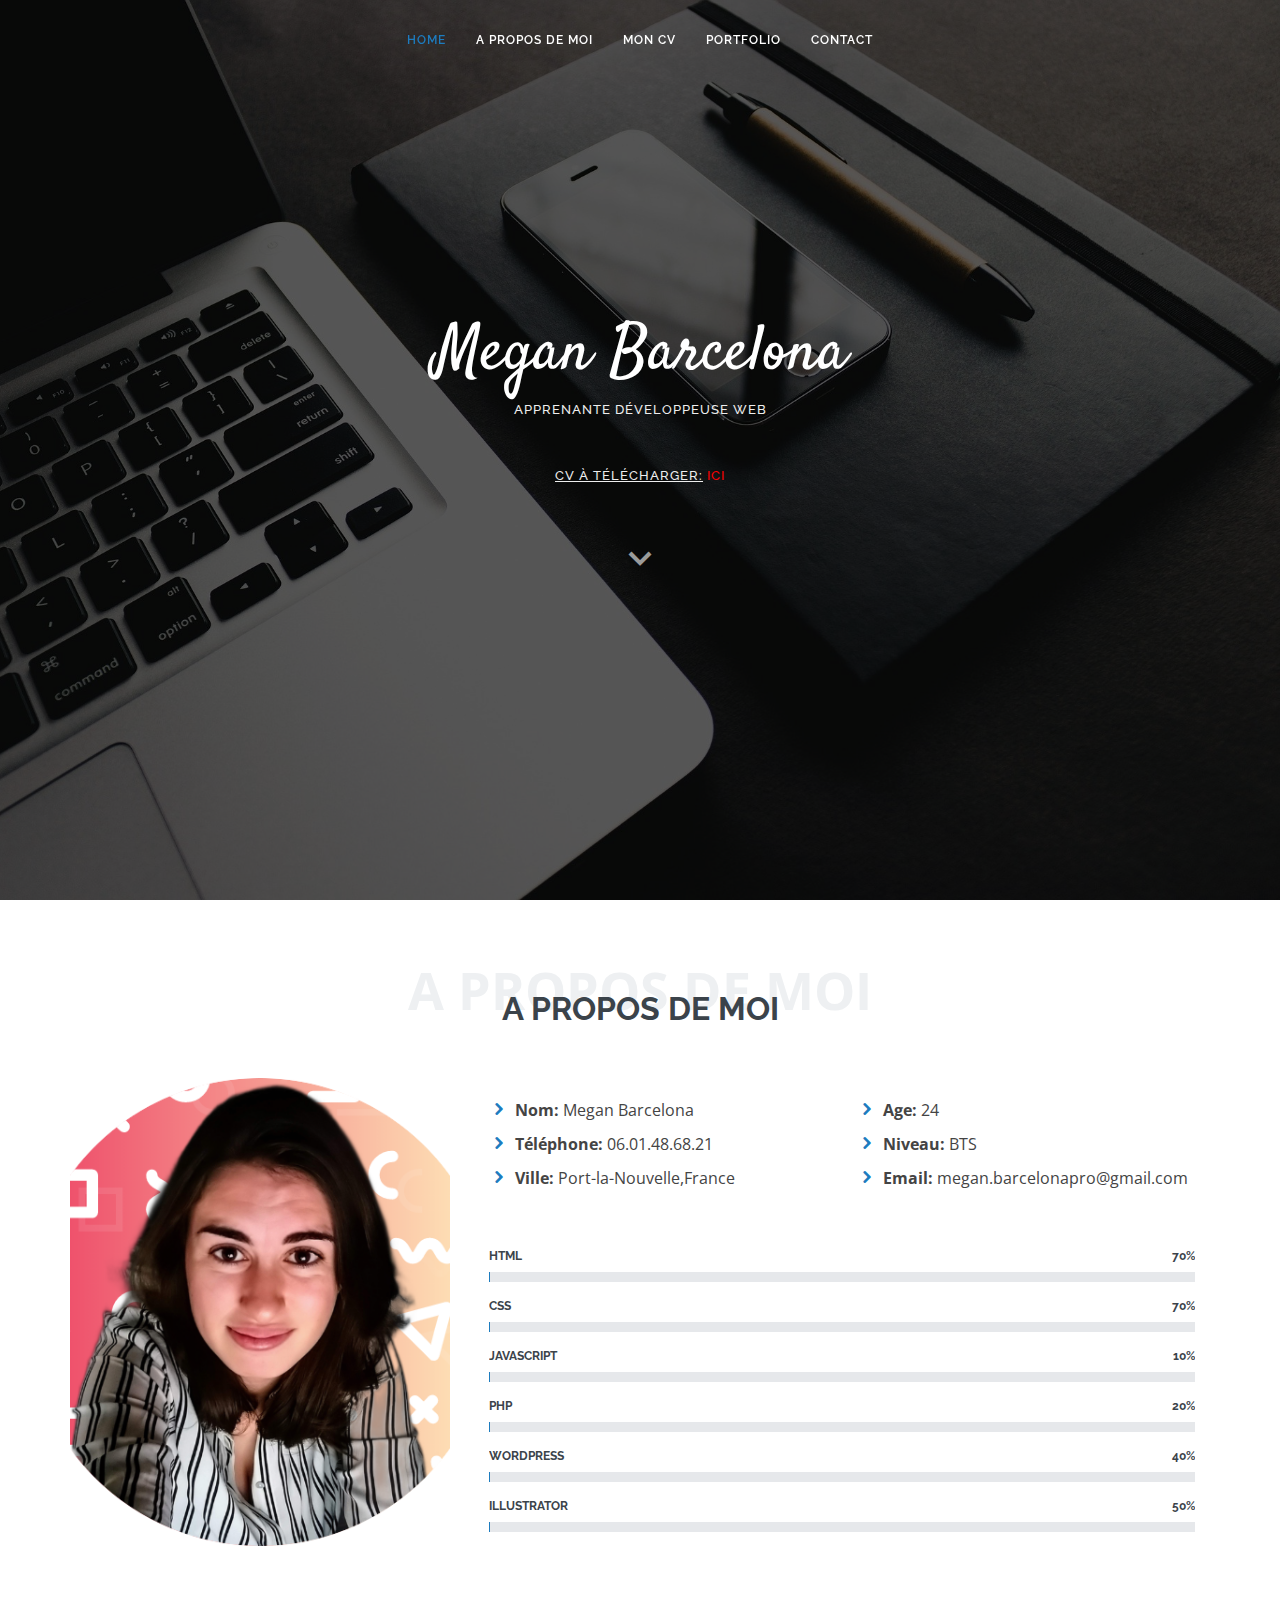
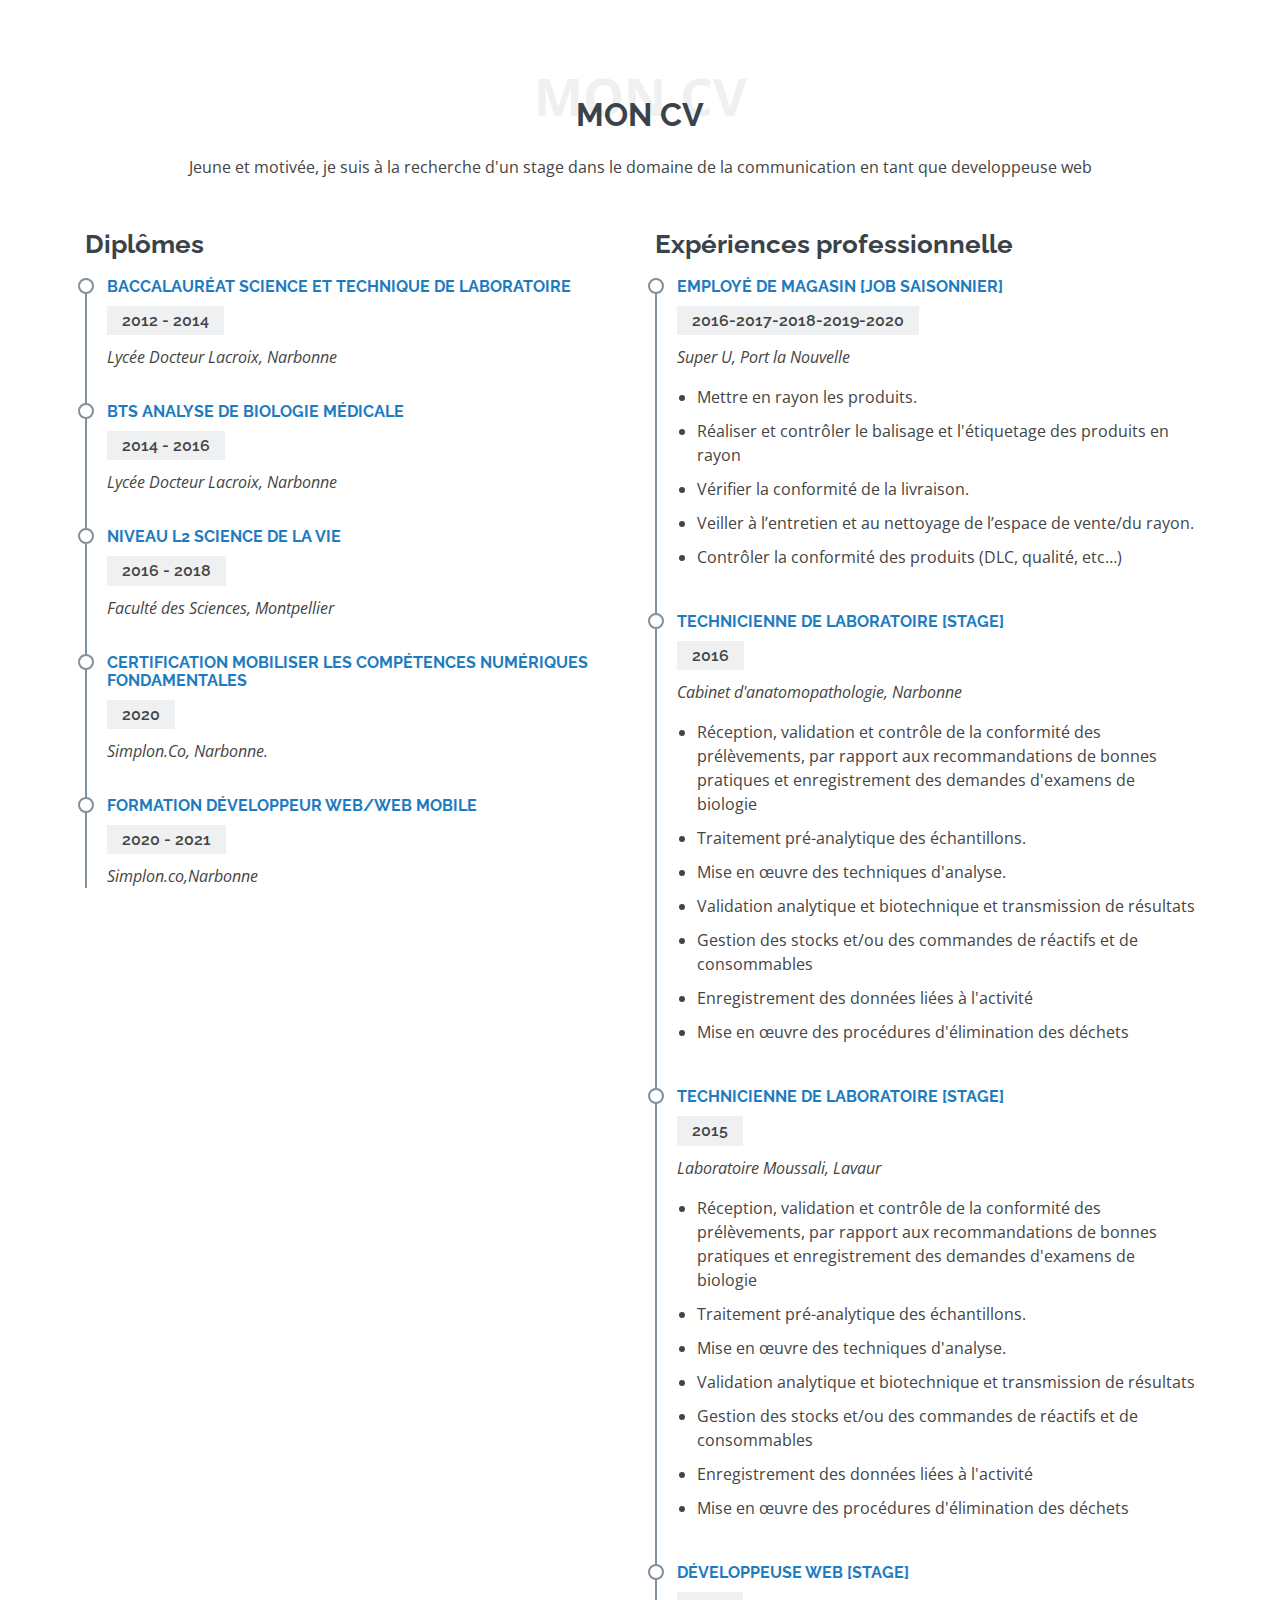
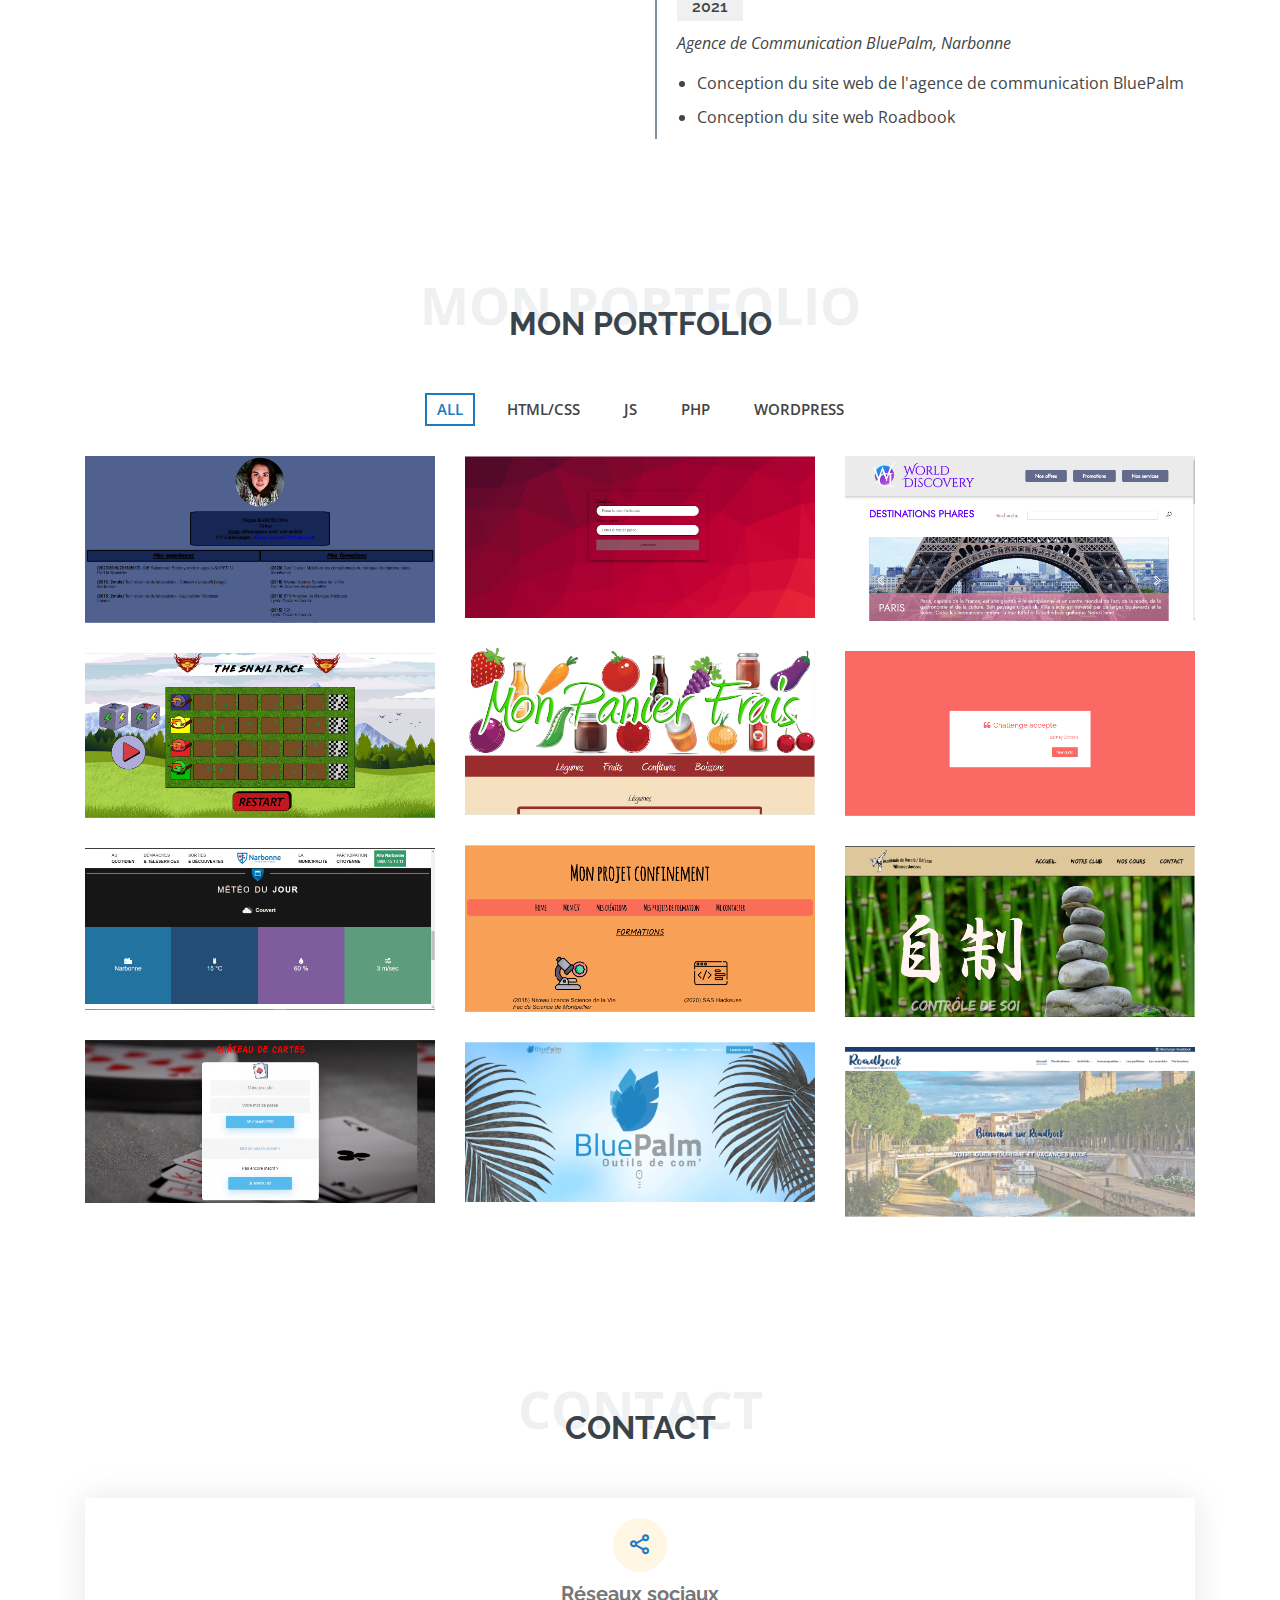
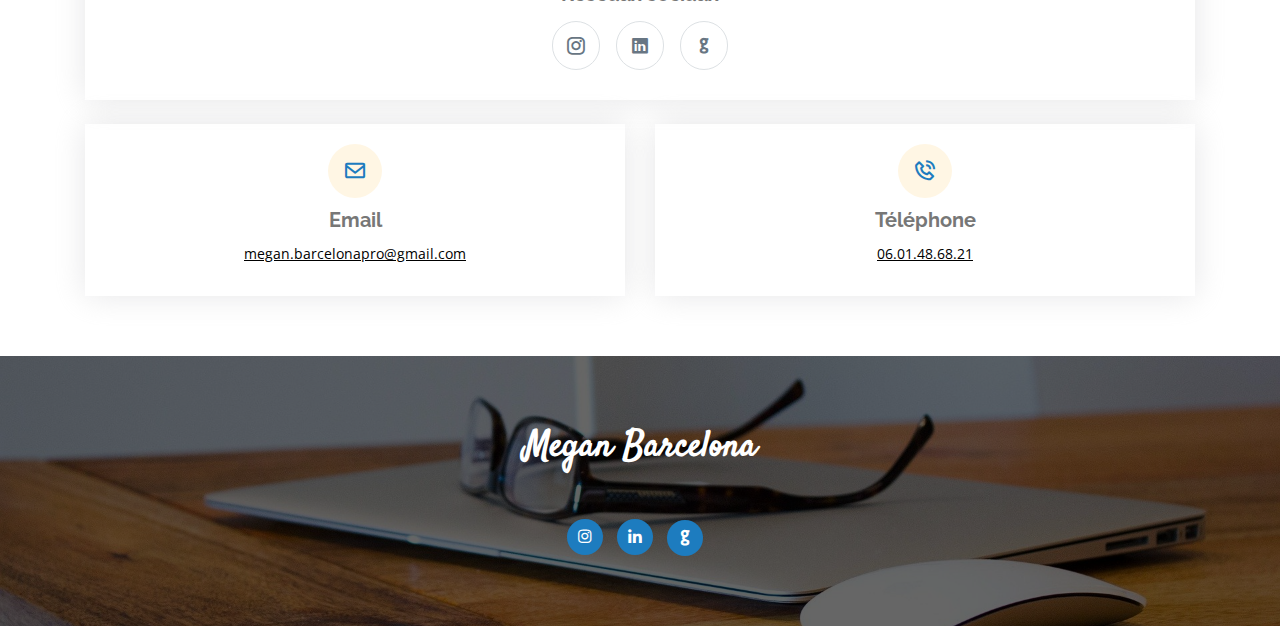
==== commit bc714cfb: "maj" ====
--- a/index.html
+++ b/index.html
@@ -124,9 +124,9 @@
                 </div>
               </div>
               <div class="progress">
-                <span class="skill">Wordpress <i class="val">20%</i></span>
-                <div class="progress-bar-wrap">
-                  <div class="progress-bar" role="progressbar" aria-valuenow="20" aria-valuemin="0" aria-valuemax="100"></div>
+                <span class="skill">Wordpress <i class="val">40%</i></span>
+                <div class="progress-bar-wrap">
+                  <div class="progress-bar" role="progressbar" aria-valuenow="40" aria-valuemin="0" aria-valuemax="100"></div>
                 </div>
               </div>
 
@@ -238,6 +238,20 @@
               </ul>
               </p>
             </div>
+
+            <div class="resume-item">
+              <h4>Développeuse Web [stage]</h4>
+              <h5>2021</h5>
+              <p><em>Agence de Communication BluePalm, Narbonne</em></p>
+              <p>
+              <ul>
+                <li>Conception du site web de l'agence de communication BluePalm</li>
+                <li>Conception du site web Roadbook </li>
+                
+              </ul>
+              </p>
+            </div>
+
           </div>
         </div>
 
@@ -259,7 +273,7 @@
         <li data-filter=".filter-card">JS </li>
         <li data-filter=".filter-web">PHP</li>
         <!-- <li data-filter=".filter-wp">Wordpress</li> -->
-        <li data-filter=".filter-api">API</li>
+        <li data-filter=".filter-wp">Wordpress</li>
       </ul>
 
       <div class="row portfolio-container">
@@ -270,7 +284,7 @@
             <h4>Projet CV</h4>
             <p>1er projet en HTML/CSS uniquement</p>
             <a href="assets/img/portfolio/cv.png" data-gall="portfolioGallery" class="venobox preview-link" title="Afficher"><i class="bx bx-plus"></i></a>
-            <a href="https://github.com/mllxmegan/cv_projet1" target="_blank" class="details-link" title="Lien du projet"><i class="bx bx-link"></i></a>
+            <a href="https://mllxmegan.github.io/cv_projet1/" target="_blank" class="details-link" title="Lien du projet"><i class="bx bx-link"></i></a>
           </div>
         </div>
 
@@ -287,10 +301,10 @@
         <div class="col-lg-4 col-md-6 portfolio-item filter-app">
           <div class="portfolio-img"><img src="assets/img/portfolio/escale.png" class="img-fluid" alt=""></div>
           <div class="portfolio-info">
-            <h4>Projet escales</h4>
-            <p> Projet de site de voyage</p>
+            <h4>Projet site de voyage</h4>
+            <p> Conception d'un site de voyage en HTML/CSS</p>
             <a href="assets/img/portfolio/escale.png" data-gall="portfolioGallery" class="venobox preview-link" title="Afficher"><i class="bx bx-plus"></i></a>
-            <a href="https://github.com/MaxouDEV/Escales" target="_blank" class="details-link" title="Lien du projet"><i class="bx bx-link"></i></a>
+            <a href="https://mllxmegan.github.io/site_de_voyage/" target="_blank" class="details-link" title="Lien du projet"><i class="bx bx-link"></i></a>
           </div>
         </div>
 
@@ -300,7 +314,7 @@
             <h4>Projet mon panier frais</h4>
             <p>Système de tri en JS</p>
             <a href="assets/img/portfolio/fruit_legume.png" data-gall="portfolioGallery" class="venobox preview-link" title="Afficher"><i class="bx bx-plus"></i></a>
-            <a href="https://github.com/mllxmegan/fruits_legumes"target="_blank" class="details-link" title="Lien du projet"><i class="bx bx-link"></i></a>
+            <a href="https://mllxmegan.github.io/fruits_legumes/"target="_blank" class="details-link" title="Lien du projet"><i class="bx bx-link"></i></a>
           </div>
         </div>
 
@@ -310,7 +324,7 @@
             <h4>Projet générateur de citations</h4>
             <p>Générateur de citations de Barney Stinson en JS</p>
             <a href="assets/img/portfolio/quotesgenerator.png" data-gall="portfolioGallery" class="venobox preview-link" title="Afficher"><i class="bx bx-plus"></i></a>
-            <a href="https://github.com/mllxmegan/generateur_de_citations" target="_blank" class="details-link" title="Lien du projet"><i class="bx bx-link"></i></a>
+            <a href="https://mllxmegan.github.io/generateur_de_citations/" target="_blank" class="details-link" title="Lien du projet"><i class="bx bx-link"></i></a>
           </div>
         </div>
 
@@ -331,7 +345,7 @@
             <h4> 1er Projet Portfolio</h4>
             <p>Portfolio</p>
             <a href="assets/img/portfolio/projet_confinement.png" data-gall="portfolioGallery" class="venobox preview-link" title="Afficher"><i class="bx bx-plus"></i></a>
-            <a href="https://github.com/mllxmegan/projet_hackeuse" target="_blank" class="details-link" title="Lien du projet"><i class="bx bx-link"></i></a>
+            <a href="https://mllxmegan.github.io/projet_hackeuse" target="_blank" class="details-link" title="Lien du projet"><i class="bx bx-link"></i></a>
           </div>
         </div>
       
@@ -346,14 +360,14 @@
         </div>
       </div>
 
-      <div class="col-lg-4 col-md-6 portfolio-item filter-api">
+      <div class="col-lg-4 col-md-6 portfolio-item filter-card">
         <div class="portfolio-img"><img src="assets/img/portfolio/api.png" class="img-fluid" alt="image du site wordpress"></div>
         <div class="portfolio-info">
           <h4>Projet intégration d'une API météo et une API map</h4>
           <p> Projet de reproduction du site de la mairie <br>de Narbonne en y intégrant une API météo <br>et une API map indiquant nos lieux favoris</p>
           <a href="assets/img/portfolio/api.png" data-gall="portfolioGallery" class="venobox preview-link" title="Afficher"><i class="bx bx-plus"></i></a>
           <a href="assets/img/portfolio/map.png" data-gall="portfolioGallery" class="venobox preview-link" title="Afficher"><i class="bx bx-plus"></i></a>
-          <a href="https://github.com/mllxmegan/Map_meteo_api" target="_blank" class="details-link" title="Lien du projet"><i class="bx bx-link"></i></a>
+          <a href="https://mllxmegan.github.io/Map_meteo_api" target="_blank" class="details-link" title="Lien du projet"><i class="bx bx-link"></i></a>
         </div>
       </div>
 
@@ -364,6 +378,26 @@
           <p>Formulaire d'inscription et connexion <br> amenant à un espace de gestion des inscriptions</p>
           <a href="assets/img/portfolio/php2.png" data-gall="portfolioGallery" class="venobox preview-link" title="Afficher"><i class="bx bx-plus"></i></a>
           <a href="https://github.com/mllxmegan/Gestion_des_inscriptions" target="_blank" class="details-link" title="Lien du projet"><i class="bx bx-link"></i></a>
+        </div>
+      </div>
+
+      <div class="col-lg-4 col-md-6 portfolio-item filter-wp">
+        <div class="portfolio-img"><img src="assets/img/portfolio/bluepalm.png" class="img-fluid" alt="site d'agence de communication"></div>
+        <div class="portfolio-info">
+          <h4>Site de BluePalm  </h4>
+          <p>Site d'une agence de communication fait <br> en Worpress</p>
+          <a href="assets/img/portfolio/bluepalm.png" data-gall="portfolioGallery" class="venobox preview-link" title="Afficher"><i class="bx bx-plus"></i></a>
+          <a href="https://bluepalm.fr" target="_blank" class="details-link" title="Lien du projet"><i class="bx bx-link"></i></a>
+        </div>
+      </div>
+
+      <div class="col-lg-4 col-md-6 portfolio-item filter-wp">
+        <div class="portfolio-img"><img src="assets/img/portfolio/roadbook.png" class="img-fluid" alt="site roadbook"></div>
+        <div class="portfolio-info">
+          <h4>Site Roadbook  </h4>
+          <p>Site d'un guide touristique de l'Aude fait <br> en Wordpress</p>
+          <a href="assets/img/portfolio/roadbook.png" data-gall="portfolioGallery" class="venobox preview-link" title="Afficher"><i class="bx bx-plus"></i></a>
+          <a href="https://roadbook-aude.com/" target="_blank" class="details-link" title="Lien du projet"><i class="bx bx-link"></i></a>
         </div>
       </div>
 
